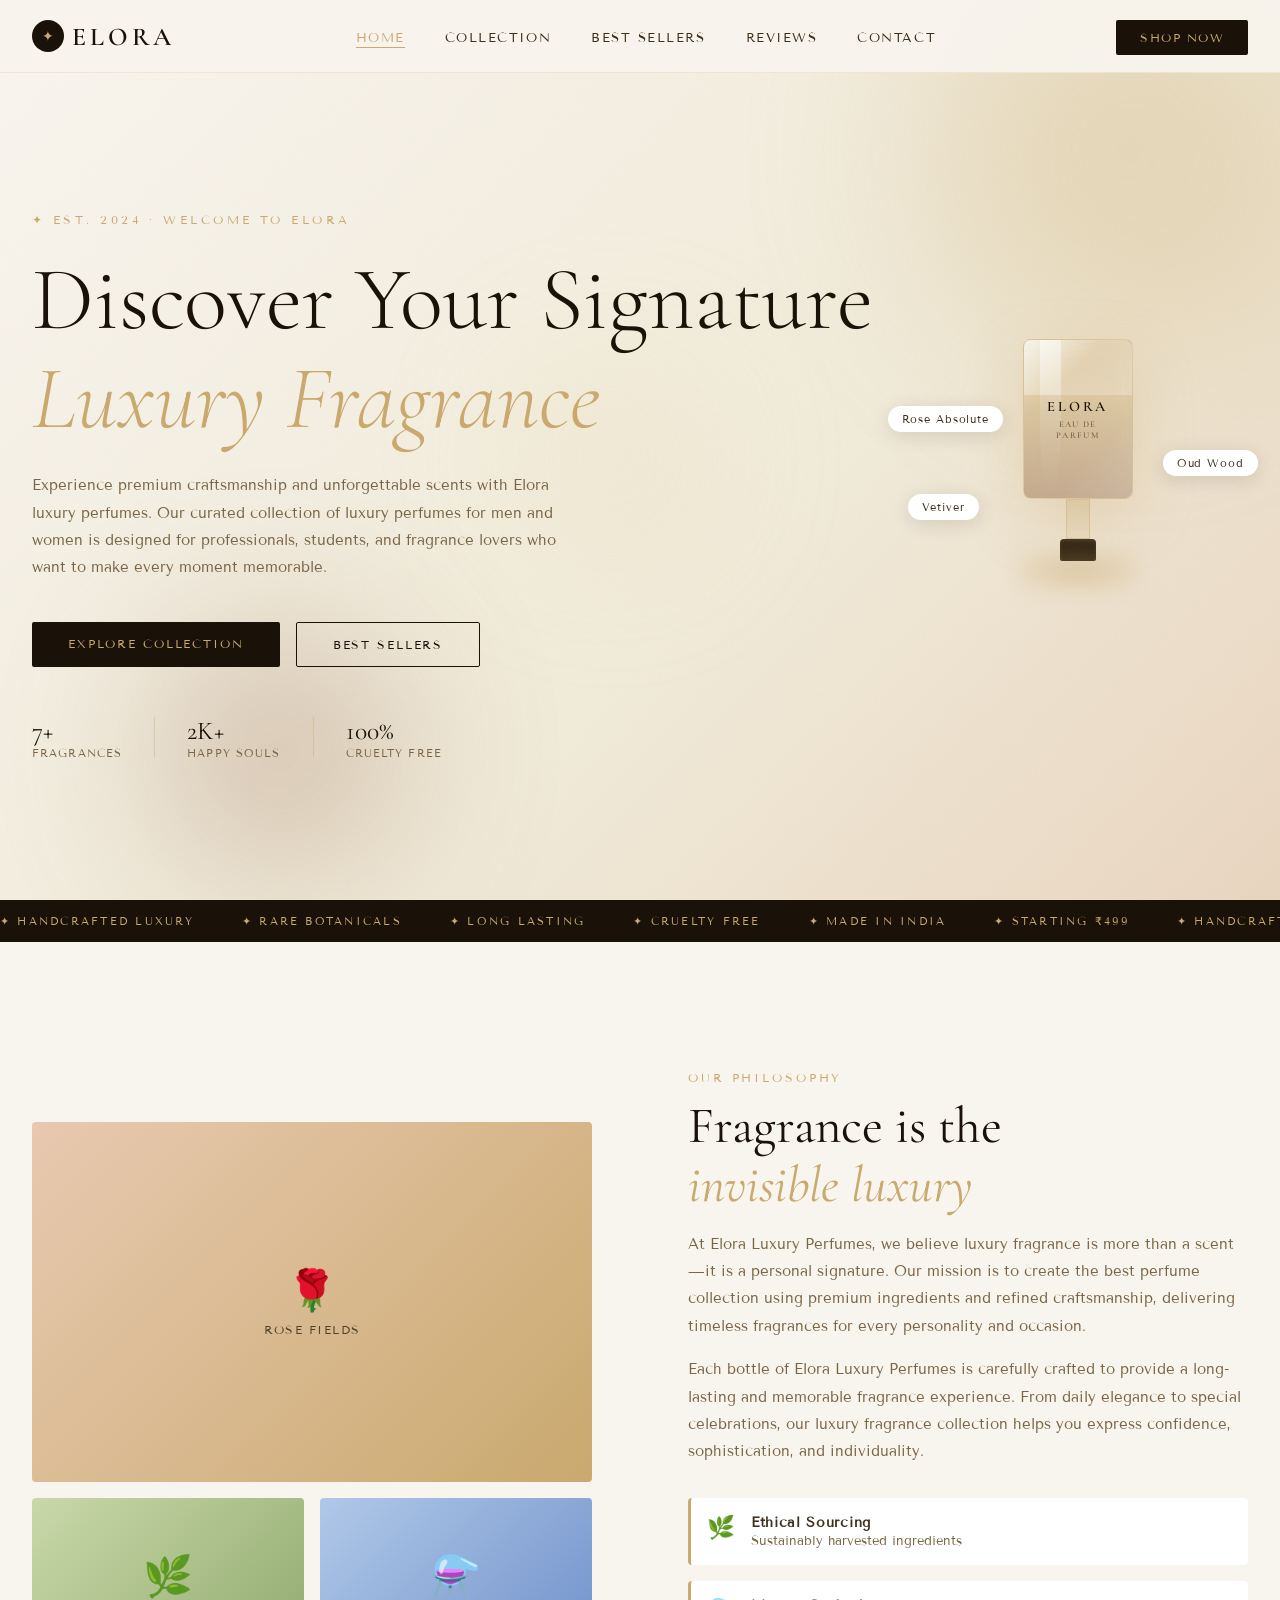
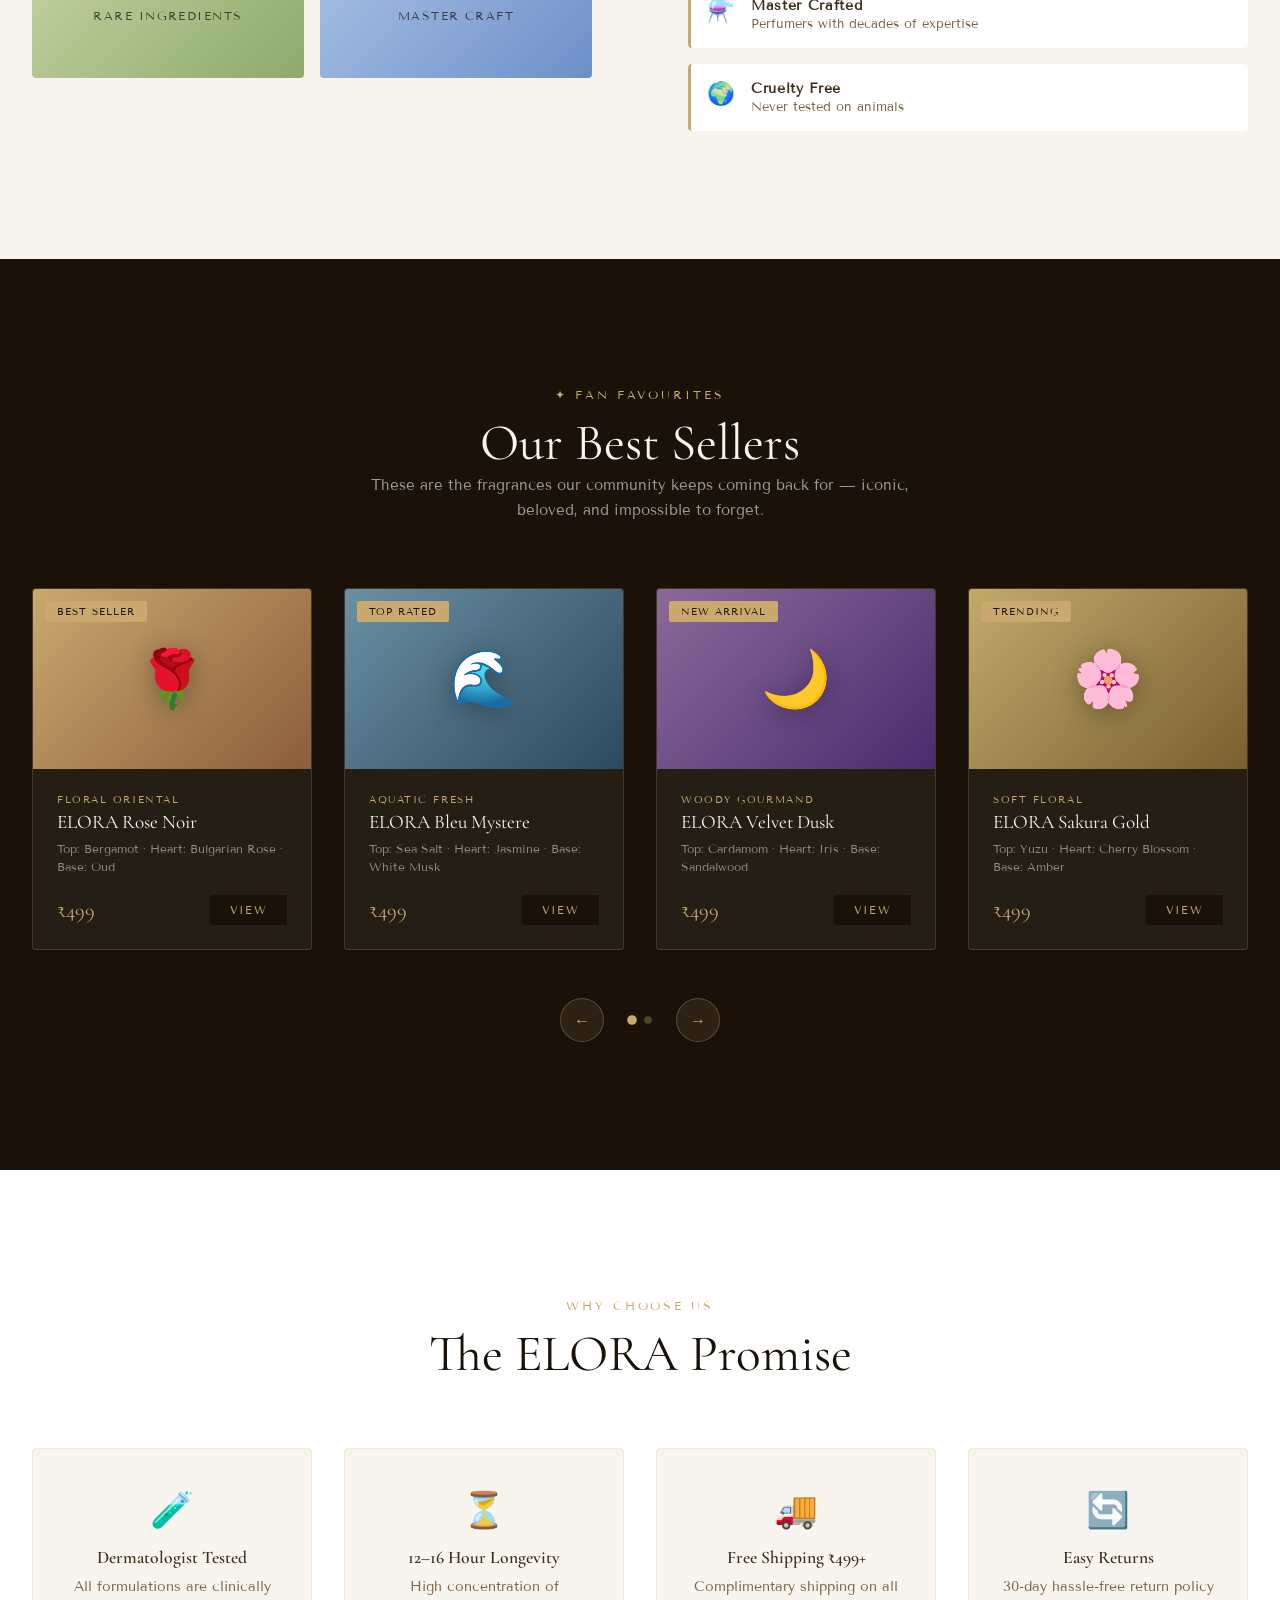
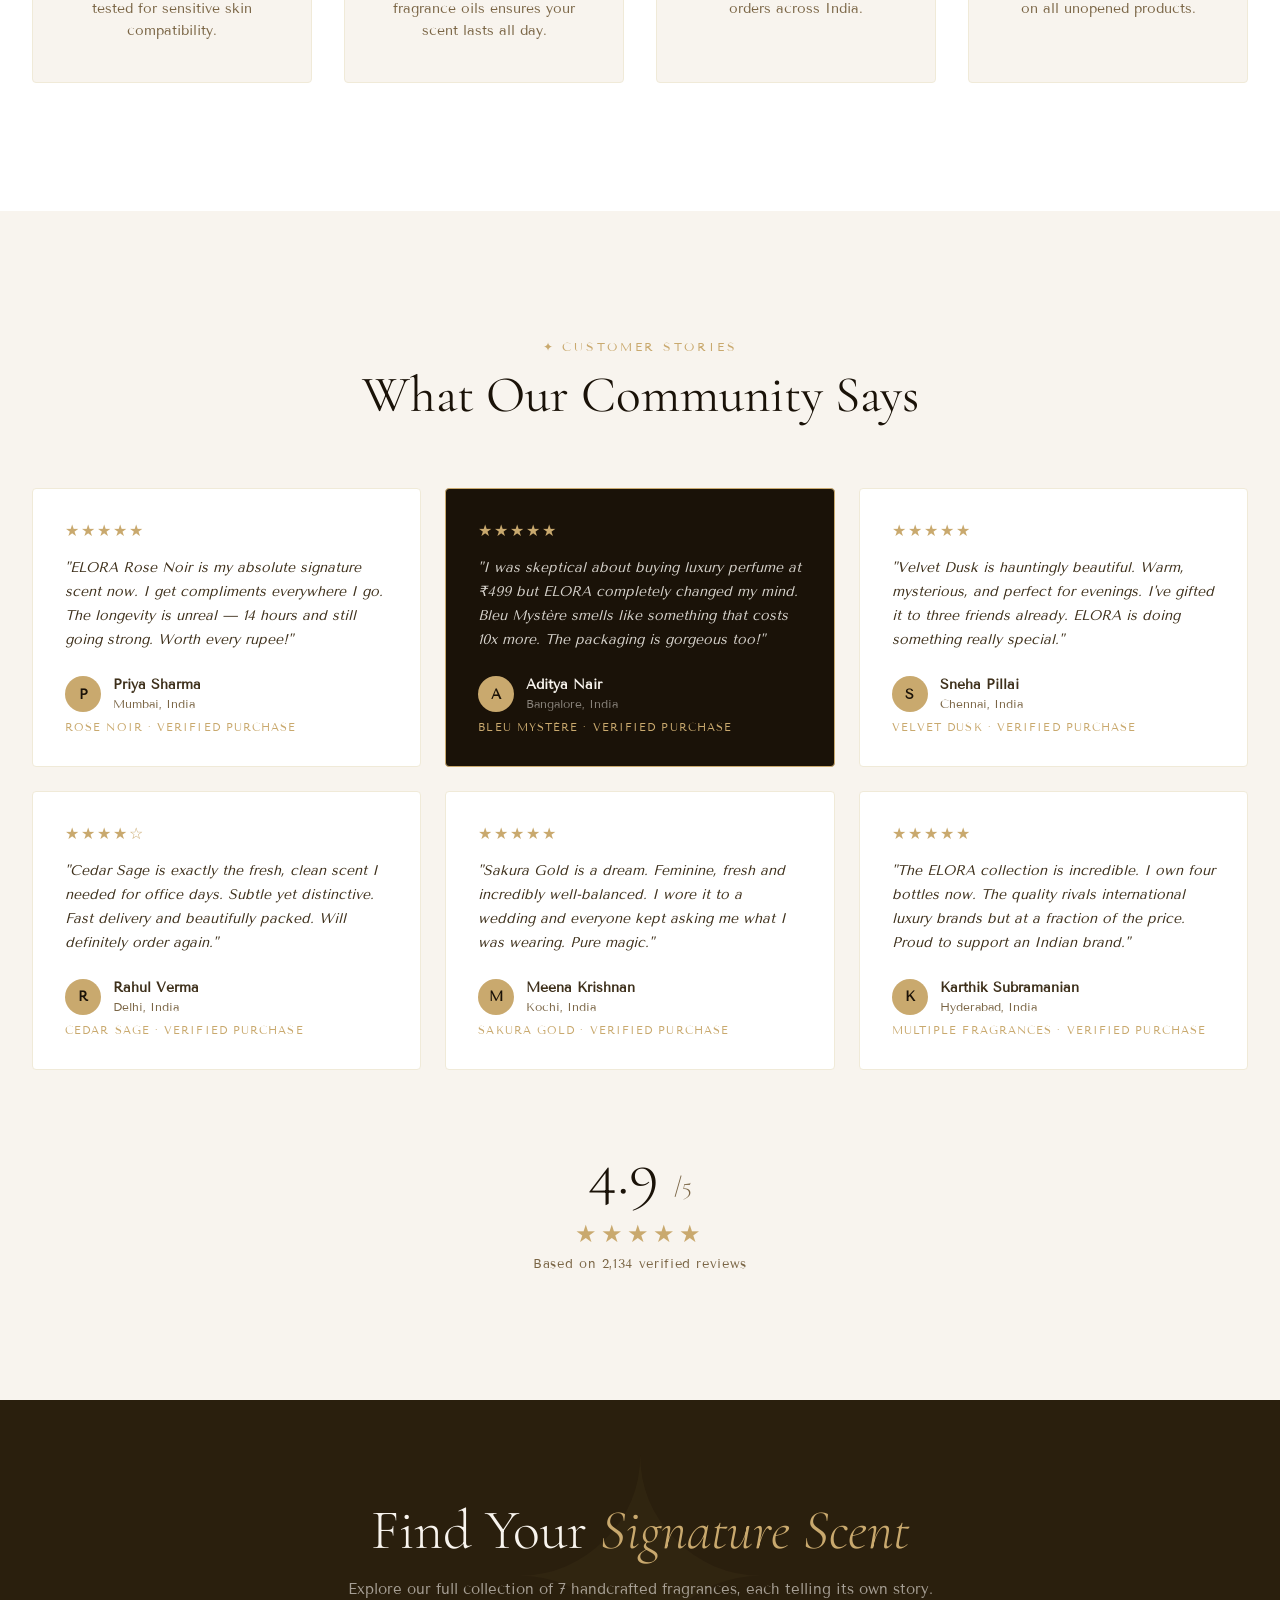
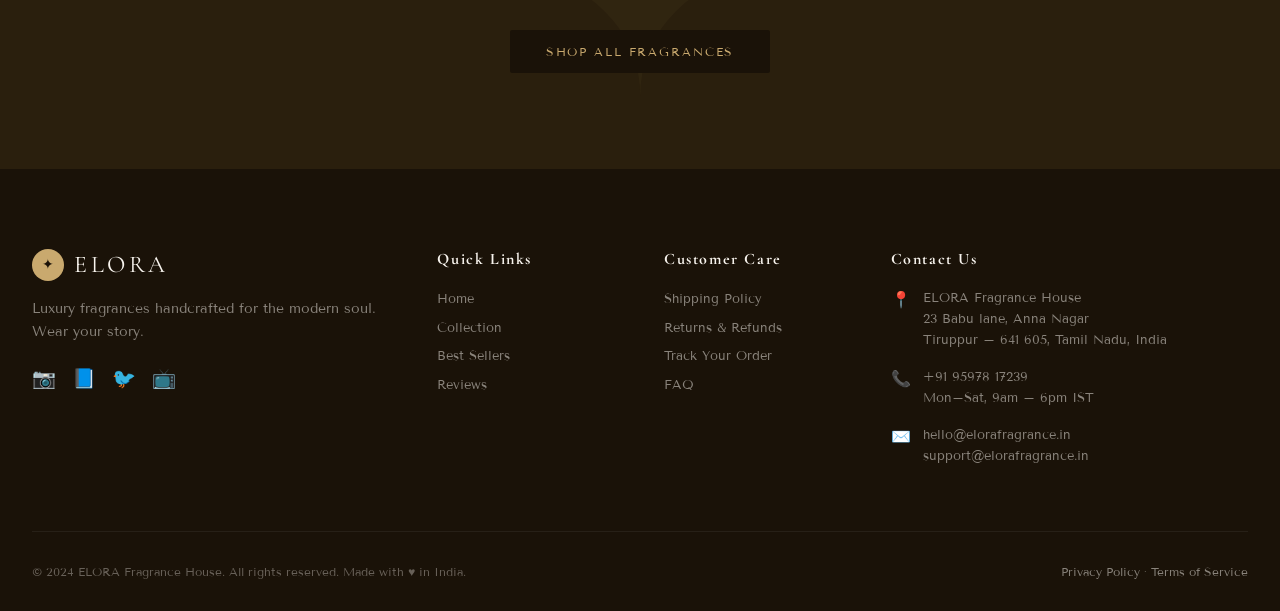
==== index.html @ f8a41086 "Update index.html" ====
<!DOCTYPE html>
<html lang="en">
<head>
  <!-- Google Tag Manager -->
  <script>(function(w,d,s,l,i){w[l]=w[l]||[];w[l].push({'gtm.start':
  new Date().getTime(),event:'gtm.js'});var f=d.getElementsByTagName(s)[0],
  j=d.createElement(s),dl=l!='dataLayer'?'&l='+l:'';j.async=true;j.src=
  'https://www.googletagmanager.com/gtm.js?id='+i+dl;f.parentNode.insertBefore(j,f);
  })(window,document,'script','dataLayer','GTM-KJ8H9Z39');</script>
  <!-- End Google Tag Manager -->
  <meta charset="UTF-8" />
  <meta name="viewport" content="width=device-width, initial-scale=1.0" />
  <meta name="google-site-verification" content="kghtFsudI__-7pBHt1jcTLX4qnTyK4MaMRHN0E0QEWA" />
  <title>Elora | Luxury Fragrance & Best Perfume Collection</title>
  <meta name="description" content="Discover Elora’s luxury fragrance collection. Explore premium long-lasting perfumes for men and women. Find your perfect signature scent today "starting at ₹499." />
  <meta name="keywords" content="luxury perfume India, ELORA fragrance, best perfume online, eau de parfum, affordable luxury scent, buy perfume India" />
  <meta property="og:title" content="ELORA – Luxury Fragrances" />
  <meta property="og:description" content="Handcrafted luxury fragrances for every soul. Shop ELORA perfumes starting at ₹499." /><!-- Google tag (gtag.js) -->
  <script async src="https://www.googletagmanager.com/gtag/js?id=AW-18175900465"></script>
  <script>
  window.dataLayer = window.dataLayer || [];
  function gtag(){dataLayer.push(arguments);}
  gtag('js', new Date());

  gtag('config', 'AW-18175900465');
  </script>
  <script type="application/ld+json">
  {
    "@context": "https://schema.org",
    "@type": "Florist",
    "name": "Elora",
    "image": "https://elora1.vercel.app/index.html",
    "@id": "https://elora1.vercel.app/index.html",
    "url": "https://elora1.vercel.app/index.html",
    "telephone": "9597817239",
    "priceRange": "499",
    "address": {
      "@type": "PostalAddress",
      "streetAddress": "23 Babu lane, Anna Nagar",
      "addressLocality": "Tiruppur",
      "postalCode": "641605",
      "addressCountry": "IN"
    },
    "geo": {
      "@type": "GeoCoordinates",
      "latitude": 11.0492267,
      "longitude": 77.3180869
    },
    "openingHoursSpecification": {
      "@type": "OpeningHoursSpecification",
      "dayOfWeek": [
        "Monday",
        "Tuesday",
        "Wednesday",
        "Thursday",
        "Friday",
        "Saturday",
        "Sunday"
      ],
      "opens": "00:00",
      "closes": "23:59"
    },
    "sameAs": [
      "https://elora1.vercel.app/index.html",
      "https://elora1.vercel.app/index.html"
    ] 
  }
  </script>
  <script type="application/ld+json">
  {
    "@context": "https://schema.org/",
    "@type": "WebSite",
    "name": "Elora",
    "url": "https://elora1.vercel.app/products.html",
    "potentialAction": {
      "@type": "SearchAction",
      "target": "https://elora1.vercel.app/products.html{search_term_string}https://elora1.vercel.app/index.html",
      "query-input": "required name=search_term_string"
    }
  }
  </script>
  <script type="application/ld+json">
  {
    "@context": "https://schema.org/", 
    "@type": "Product", 
    "name": "ELORA Rose Noir",
    "image": "https://elora1.vercel.app/index.html",
    "description": "A bold, romantic composition that opens with bright bergamot, blooms into lush Bulgarian rose, and dries down to a rich oud base. Irresistible.",
    "brand": {
      "@type": "Brand",
      "name": "Elora"
    },
    "sku": "",
    "aggregateRating": {
      "@type": "AggregateRating",
      "ratingValue": "5",
      "bestRating": "5",
      "worstRating": "0",
      "ratingCount": "5"
    }
  }
  </script>
  <script type="application/ld+json">
  {
    "@context": "https://schema.org/",
    "@type": "Person",
    "name": "Madan",
    "url": "https://elora1.vercel.app/index.html",
    "image": "https://elora1.vercel.app/index.html",
    "sameAs": [
      "https://elora1.vercel.app/index.html",
      "https://elora1.vercel.app/index.html"
    ],
    "jobTitle": "Perfume",
    "worksFor": {
      "@type": "Organization",
      "name": "Elora"
    }  
  }
  </script>
  <script type="application/ld+json">
  {
    "@context": "https://schema.org",
    "@type": "Organization",
    "name": "ELORA",
    "alternateName": "perfume",
    "url": "https://elora1.vercel.app/index.html",
    "logo": "https://elora1.vercel.app/index.html",
    "contactPoint": {
      "@type": "ContactPoint",
      "telephone": "9597817239",
      "contactType": "customer service",
      "contactOption": "TollFree",
      "areaServed": "IN",
      "availableLanguage": "en"
    },
    "sameAs": [
      "https://elora1.vercel.app/index.html",
      ""
    ]
  }
  </script>
  <script type="application/ld+json">
  {
    "@context": "https://schema.org",
    "@type": "FAQPage",
    "mainEntity": {
      "@type": "Question",
      "name": "What is Elora Luxury Perfumes?",
      "acceptedAnswer": {
        "@type": "Answer",
        "text": "Elora Luxury Perfumes is a premium fragrance brand offering long-lasting, high-quality perfumes crafted for working professionals, students, and fragrance lovers who want to make a lasting impression every day."
      }
    }
  }
  </script>
  <script type="application/ld+json">
  {
    "@context": "https://schema.org/", 
    "@type": "BreadcrumbList", 
    "itemListElement": [{
      "@type": "ListItem", 
      "position": 1, 
      "name": "Home",
      "item": "https://elora1.vercel.app/index.html"  
    },{
      "@type": "ListItem", 
      "position": 2, 
      "name": "Collection",
      "item": "https://elora1.vercel.app/products.html"  
    },{
      "@type": "ListItem", 
      "position": 3, 
      "name": "Best Sellers",
      "item": "https://elora1.vercel.app/index.html#bestsellers"  
    },{
      "@type": "ListItem", 
      "position": 4, 
      "name": "Reviews",
      "item": "https://elora1.vercel.app/index.html#reviews"  
    },{
      "@type": "ListItem", 
      "position": 5, 
      "name": "Contact",
      "item": "https://elora1.vercel.app/index.html#contact"  
    }]
  }
  </script>
  <script type="application/ld+json">
  {  
  "@context": "https://schema.org",
  "@type": "Article",
  "mainEntityOfPage": {
    "@type": "WebPage",
    "@id": "https://elora1.vercel.app/"
  },
  "headline": "Where Scent Becomes Story",
  "image": "",  
  "author": {
    "@type": "Organization",
    "name": "Elora",
    "url": "https://elora1.vercel.app/"
  },  
  "publisher": {
    "@type": "Organization",
    "name": "Elora",
    "logo": {
      "@type": "ImageObject",
      "url": "https://elora1.vercel.app/"
    }
  },
  "datePublished": "2026-04-22",
  "dateModified": "2026-04-22"
  }
  </script>
  <script type="application/ld+json">
  {
  "@context": "https://schema.org",
  "@type": "Corporation",
  "name": "Elora",
  "alternateName": "Luxury Fragrance",
  "url": "https://elora1.vercel.app/index.html",
  "logo": "",
  "sameAs": "https://elora1.vercel.app/index.html"
  }
  </script>
  <link rel="preconnect" href="https://fonts.googleapis.com" />
  <link href="https://fonts.googleapis.com/css2?family=Cormorant+Garamond:ital,wght@0,300;0,400;0,600;1,300;1,400&family=Tenor+Sans&display=swap" rel="stylesheet" />
  <link rel="stylesheet" href="style.css" />
</head>
<body>

<!-- NAV -->
<nav class="nav" id="nav">
  <div class="nav-inner">
    <div class="nav-logo">
      <a href="index.html">
        <div class="logo-mark">✦</div>
        <span class="logo-text">ELORA</span>
      </a>
    </div>
    <ul class="nav-links">
      <li><a href="index.html" class="active">Home</a></li>
      <li><a href="products.html">Collection</a></li>
      <li><a href="#bestsellers">Best Sellers</a></li>
      <li><a href="#reviews">Reviews</a></li>
      <li><a href="#contact">Contact</a></li>
    </ul>
    <div class="nav-cta">
      <a href="products.html" class="btn-nav">Shop Now</a>
    </div>
    <button class="hamburger" id="hamburger">☰</button>
  </div>
  <div class="mobile-menu" id="mobileMenu">
    <a href="index.html">Home</a>
    <a href="products.html">Collection</a>
    <a href="#bestsellers">Best Sellers</a>
    <a href="#reviews">Reviews</a>
    <a href="#contact">Contact</a>
  </div>
</nav>

<!-- HERO -->
<section class="hero">
  <div class="hero-bg">
    <div class="hero-orb orb1"></div>
    <div class="hero-orb orb2"></div>
    <div class="hero-orb orb3"></div>
    <div class="grain"></div>
  </div>
  <div class="hero-content">
    <p class="hero-eyebrow">✦ Est. 2024 · Welcome to Elora</p>
    <h1 class="hero-title">Discover Your Signature <br /><em>Luxury Fragrance</em></h1>
    <p class="hero-sub">Experience premium craftsmanship and unforgettable scents with Elora luxury perfumes. Our curated collection of luxury perfumes for men and women is designed for professionals, students, and fragrance lovers who want to make every moment memorable.</p>
    <div class="hero-actions">
      <a href="products.html" class="btn-primary">Explore Collection</a>
      <a href="#bestsellers" class="btn-ghost">Best Sellers</a>
    </div>
    <div class="hero-stats">
      <div class="stat"><span class="stat-n">7+</span><span class="stat-l">Fragrances</span></div>
      <div class="stat-div"></div>
      <div class="stat"><span class="stat-n">2K+</span><span class="stat-l">Happy Souls</span></div>
      <div class="stat-div"></div>
      <div class="stat"><span class="stat-n">100%</span><span class="stat-l">Cruelty Free</span></div>
    </div>
  </div>
  <div class="hero-visual">
    <div class="bottle-wrapper">
      <div class="bottle">
        <div class="bottle-body">
          <div class="bottle-shine"></div>
          <div class="bottle-label">
            <span>ELORA</span>
            <span class="bottle-note">Eau de Parfum</span>
          </div>
          <div class="bottle-liquid"></div>
        </div>
        <div class="bottle-neck"></div>
        <div class="bottle-cap"></div>
      </div>
      <div class="bottle-glow"></div>
      <div class="float-tag tag1">Rose Absolute</div>
      <div class="float-tag tag2">Oud Wood</div>
      <div class="float-tag tag3">Vetiver</div>
    </div>
  </div>
</section>

<!-- MARQUEE -->
<div class="marquee-bar">
  <div class="marquee-track">
    <span>✦ HANDCRAFTED LUXURY</span><span>✦ RARE BOTANICALS</span><span>✦ LONG LASTING</span><span>✦ CRUELTY FREE</span><span>✦ MADE IN INDIA</span><span>✦ STARTING ₹499</span>
    <span>✦ HANDCRAFTED LUXURY</span><span>✦ RARE BOTANICALS</span><span>✦ LONG LASTING</span><span>✦ CRUELTY FREE</span><span>✦ MADE IN INDIA</span><span>✦ STARTING ₹499</span>
  </div>
</div>

<!-- ABOUT BRAND -->
<section class="about-section">
  <div class="about-grid">
    <div class="about-image-col">
      <div class="about-img-block">
        <div class="about-img-main">
          <div class="img-placeholder ap1">
            <div class="img-inner-decor">
              <span>🌹</span>
              <p>Rose Fields</p>
            </div>
          </div>
        </div>
        <div class="about-img-sub">
          <div class="img-placeholder ap2">
            <div class="img-inner-decor"><span>🌿</span><p>Rare Ingredients</p></div>
          </div>
          <div class="img-placeholder ap3">
            <div class="img-inner-decor"><span>⚗️</span><p>Master Craft</p></div>
          </div>
        </div>
      </div>
    </div>
    <div class="about-text-col">
      <p class="section-eyebrow">Our Philosophy</p>
      <h2 class="section-title">Fragrance is the<br /><em>invisible luxury</em></h2>
      <p class="about-body">At Elora Luxury Perfumes, we believe luxury fragrance is more than a scent—it is a personal signature. Our mission is to create the best perfume collection using premium ingredients and refined craftsmanship, delivering timeless fragrances for every personality and occasion.</p>
      <p class="about-body">Each bottle of Elora Luxury Perfumes is carefully crafted to provide a long-lasting and memorable fragrance experience. From daily elegance to special celebrations, our luxury fragrance collection helps you express confidence, sophistication, and individuality.</p>
      <div class="about-pillars">
        <div class="pillar"><div class="pillar-icon">🌿</div><div><strong>Ethical Sourcing</strong><p>Sustainably harvested ingredients</p></div></div>
        <div class="pillar"><div class="pillar-icon">⚗️</div><div><strong>Master Crafted</strong><p>Perfumers with decades of expertise</p></div></div>
        <div class="pillar"><div class="pillar-icon">🌍</div><div><strong>Cruelty Free</strong><p>Never tested on animals</p></div></div>
      </div>
    </div>
  </div>
</section>

<!-- BEST SELLERS -->
<section class="bestsellers-section" id="bestsellers">
  <div class="section-header">
    <p class="section-eyebrow">✦ Fan Favourites</p>
    <h2 class="section-title">Our Best Sellers</h2>
    <p class="section-sub">These are the fragrances our community keeps coming back for — iconic, beloved, and impossible to forget.</p>
  </div>
  <div class="bs-slider-wrapper">
    <div class="bs-slider" id="bsSlider">

      <div class="bs-card">
        <div class="bs-badge">Best Seller</div>
        <div class="bs-img" style="background: linear-gradient(135deg,#c9a96e,#8b5e3c)">
          <span class="bs-emoji">🌹</span>
        </div>
        <div class="bs-info">
          <p class="bs-family">Floral Oriental</p>
          <h3>ELORA Rose Noir</h3>
          <p class="bs-notes">Top: Bergamot · Heart: Bulgarian Rose · Base: Oud</p>
          <div class="bs-bottom">
            <span class="bs-price">₹499</span>
            <a href="products.html" class="btn-small">View</a>
          </div>
        </div>
      </div>

      <div class="bs-card">
        <div class="bs-badge">Top Rated</div>
        <div class="bs-img" style="background: linear-gradient(135deg,#6b8fa3,#2c4a5e)">
          <span class="bs-emoji">🌊</span>
        </div>
        <div class="bs-info">
          <p class="bs-family">Aquatic Fresh</p>
          <h3>ELORA Bleu Mystere</h3>
          <p class="bs-notes">Top: Sea Salt · Heart: Jasmine · Base: White Musk</p>
          <div class="bs-bottom">
            <span class="bs-price">₹499</span>
            <a href="products.html" class="btn-small">View</a>
          </div>
        </div>
      </div>

      <div class="bs-card">
        <div class="bs-badge">New Arrival</div>
        <div class="bs-img" style="background: linear-gradient(135deg,#8a6a9a,#4a2c6e)">
          <span class="bs-emoji">🌙</span>
        </div>
        <div class="bs-info">
          <p class="bs-family">Woody Gourmand</p>
          <h3>ELORA Velvet Dusk</h3>
          <p class="bs-notes">Top: Cardamom · Heart: Iris · Base: Sandalwood</p>
          <div class="bs-bottom">
            <span class="bs-price">₹499</span>
            <a href="products.html" class="btn-small">View</a>
          </div>
        </div>
      </div>

      <div class="bs-card">
        <div class="bs-badge">Trending</div>
        <div class="bs-img" style="background: linear-gradient(135deg,#c2a96b,#7a6030)">
          <span class="bs-emoji">🌸</span>
        </div>
        <div class="bs-info">
          <p class="bs-family">Soft Floral</p>
          <h3>ELORA Sakura Gold</h3>
          <p class="bs-notes">Top: Yuzu · Heart: Cherry Blossom · Base: Amber</p>
          <div class="bs-bottom">
            <span class="bs-price">₹499</span>
            <a href="products.html" class="btn-small">View</a>
          </div>
        </div>
      </div>

      <div class="bs-card">
        <div class="bs-img" style="background: linear-gradient(135deg,#5a8a6a,#2a5a3a)">
          <span class="bs-emoji">🌲</span>
        </div>
        <div class="bs-info">
          <p class="bs-family">Fresh Woody</p>
          <h3>ELORA Cedar Sage</h3>
          <p class="bs-notes">Top: Lemon · Heart: Sage · Base: Cedarwood</p>
          <div class="bs-bottom">
            <span class="bs-price">₹499</span>
            <a href="products.html" class="btn-small">View</a>
          </div>
        </div>
      </div>

    </div>
    <div class="slider-controls">
      <button class="slider-btn" id="bsPrev">←</button>
      <div class="slider-dots" id="bsDots"></div>
      <button class="slider-btn" id="bsNext">→</button>
    </div>
  </div>
</section>

<!-- WHY ELORA -->
<section class="why-section">
  <div class="why-inner">
    <p class="section-eyebrow">Why Choose Us</p>
    <h2 class="section-title">The ELORA Promise</h2>
    <div class="why-grid">
      <div class="why-card">
        <div class="why-icon">🧪</div>
        <h3>Dermatologist Tested</h3>
        <p>All formulations are clinically tested for sensitive skin compatibility.</p>
      </div>
      <div class="why-card">
        <div class="why-icon">⏳</div>
        <h3>12–16 Hour Longevity</h3>
        <p>High concentration of fragrance oils ensures your scent lasts all day.</p>
      </div>
      <div class="why-card">
        <div class="why-icon">🚚</div>
        <h3>Free Shipping ₹499+</h3>
        <p>Complimentary shipping on all orders across India.</p>
      </div>
      <div class="why-card">
        <div class="why-icon">🔄</div>
        <h3>Easy Returns</h3>
        <p>30-day hassle-free return policy on all unopened products.</p>
      </div>
    </div>
  </div>
</section>

<!-- REVIEWS -->
<section class="reviews-section" id="reviews">
  <div class="section-header">
    <p class="section-eyebrow">✦ Customer Stories</p>
    <h2 class="section-title">What Our Community Says</h2>
  </div>
  <div class="reviews-grid">

    <div class="review-card">
      <div class="review-stars">★★★★★</div>
      <p class="review-text">"ELORA Rose Noir is my absolute signature scent now. I get compliments everywhere I go. The longevity is unreal — 14 hours and still going strong. Worth every rupee!"</p>
      <div class="review-author">
        <div class="review-avatar">P</div>
        <div><strong>Priya Sharma</strong><span>Mumbai, India</span></div>
      </div>
      <div class="review-product">Rose Noir · Verified Purchase</div>
    </div>

    <div class="review-card featured">
      <div class="review-stars">★★★★★</div>
      <p class="review-text">"I was skeptical about buying luxury perfume at ₹499 but ELORA completely changed my mind. Bleu Mystère smells like something that costs 10x more. The packaging is gorgeous too!"</p>
      <div class="review-author">
        <div class="review-avatar">A</div>
        <div><strong>Aditya Nair</strong><span>Bangalore, India</span></div>
      </div>
      <div class="review-product">Bleu Mystère · Verified Purchase</div>
    </div>

    <div class="review-card">
      <div class="review-stars">★★★★★</div>
      <p class="review-text">"Velvet Dusk is hauntingly beautiful. Warm, mysterious, and perfect for evenings. I've gifted it to three friends already. ELORA is doing something really special."</p>
      <div class="review-author">
        <div class="review-avatar">S</div>
        <div><strong>Sneha Pillai</strong><span>Chennai, India</span></div>
      </div>
      <div class="review-product">Velvet Dusk · Verified Purchase</div>
    </div>

    <div class="review-card">
      <div class="review-stars">★★★★☆</div>
      <p class="review-text">"Cedar Sage is exactly the fresh, clean scent I needed for office days. Subtle yet distinctive. Fast delivery and beautifully packed. Will definitely order again."</p>
      <div class="review-author">
        <div class="review-avatar">R</div>
        <div><strong>Rahul Verma</strong><span>Delhi, India</span></div>
      </div>
      <div class="review-product">Cedar Sage · Verified Purchase</div>
    </div>

    <div class="review-card">
      <div class="review-stars">★★★★★</div>
      <p class="review-text">"Sakura Gold is a dream. Feminine, fresh and incredibly well-balanced. I wore it to a wedding and everyone kept asking me what I was wearing. Pure magic."</p>
      <div class="review-author">
        <div class="review-avatar">M</div>
        <div><strong>Meena Krishnan</strong><span>Kochi, India</span></div>
      </div>
      <div class="review-product">Sakura Gold · Verified Purchase</div>
    </div>

    <div class="review-card">
      <div class="review-stars">★★★★★</div>
      <p class="review-text">"The ELORA collection is incredible. I own four bottles now. The quality rivals international luxury brands but at a fraction of the price. Proud to support an Indian brand."</p>
      <div class="review-author">
        <div class="review-avatar">K</div>
        <div><strong>Karthik Subramanian</strong><span>Hyderabad, India</span></div>
      </div>
      <div class="review-product">Multiple Fragrances · Verified Purchase</div>
    </div>

  </div>
  <div class="review-summary">
    <div class="rs-score">4.9 <span>/5</span></div>
    <div class="rs-stars">★★★★★</div>
    <div class="rs-count">Based on 2,134 verified reviews</div>
  </div>
</section>

<!-- CTA BAND -->
<section class="cta-band">
  <div class="cta-band-inner">
    <h2>Find Your <em>Signature Scent</em></h2>
    <p>Explore our full collection of 7 handcrafted fragrances, each telling its own story.</p>
    <a href="products.html" class="btn-primary">Shop All Fragrances</a>
  </div>
</section>

<!-- FOOTER -->
<footer class="footer" id="contact">
  <div class="footer-grid">
    <div class="footer-brand">
      <div class="footer-logo">
        <div class="logo-mark">✦</div>
        <span>ELORA</span>
      </div>
      <p>Luxury fragrances handcrafted for the modern soul. Wear your story.</p>
      <div class="footer-social">
        <a href="#" aria-label="Instagram">📷</a>
        <a href="#" aria-label="Facebook">📘</a>
        <a href="#" aria-label="Twitter">🐦</a>
        <a href="#" aria-label="YouTube">📺</a>
      </div>
    </div>
    <div class="footer-col">
      <h4>Quick Links</h4>
      <ul>
        <li><a href="index.html">Home</a></li>
        <li><a href="products.html">Collection</a></li>
        <li><a href="#bestsellers">Best Sellers</a></li>
        <li><a href="#reviews">Reviews</a></li>
      </ul>
    </div>
    <div class="footer-col">
      <h4>Customer Care</h4>
      <ul>
        <li><a href="#">Shipping Policy</a></li>
        <li><a href="#">Returns & Refunds</a></li>
        <li><a href="#">Track Your Order</a></li>
        <li><a href="#">FAQ</a></li>
      </ul>
    </div>
    <div class="footer-col contact-col">
      <h4>Contact Us</h4>
      <div class="contact-item">
        <span>📍</span>
        <p>ELORA Fragrance House<br />23 Babu lane, Anna Nagar<br />Tiruppur – 641 605, Tamil Nadu, India</p>
      </div>
      <div class="contact-item">
        <span>📞</span>
        <p>+91 95978 17239<br />Mon–Sat, 9am – 6pm IST</p>
      </div>
      <div class="contact-item">
        <span>✉️</span>
        <p>hello@elorafragrance.in<br />support@elorafragrance.in</p>
      </div>
    </div>
  </div>
  <div class="footer-bottom">
    <p>© 2024 ELORA Fragrance House. All rights reserved. Made with ♥ in India.</p>
    <p><a href="#">Privacy Policy</a> · <a href="#">Terms of Service</a></p>
  </div>
</footer>

<script src="main.js"></script>
  <!-- Google Tag Manager (noscript) -->
  <noscript><iframe src="https://www.googletagmanager.com/ns.html?id=GTM-KJ8H9Z39"
  height="0" width="0" style="display:none;visibility:hidden"></iframe></noscript>
  <!-- End Google Tag Manager (noscript) -->
</body>
</html>
---- style.css ----
/* ===========================
   ELORA – LUXURY FRAGRANCE
   style.css
=========================== */

/* FONTS & RESET */
*, *::before, *::after { box-sizing: border-box; margin: 0; padding: 0; }

:root {
  --cream: #f8f4ee;
  --cream2: #f0ead8;
  --gold: #c9a96e;
  --gold-light: #e8d5a3;
  --dark: #1a1208;
  --dark2: #2a1f0d;
  --brown: #6b4c2a;
  --text: #3d2f1a;
  --text-light: #7a6545;
  --white: #ffffff;
  --font-display: 'Cormorant Garamond', serif;
  --font-body: 'Tenor Sans', sans-serif;
  --transition: 0.35s cubic-bezier(0.4,0,0.2,1);
  --shadow: 0 8px 40px rgba(26,18,8,0.12);
  --shadow-lg: 0 20px 80px rgba(26,18,8,0.2);
}

html { scroll-behavior: smooth; }
body {
  font-family: var(--font-body);
  background: var(--cream);
  color: var(--text);
  overflow-x: hidden;
}

a { text-decoration: none; color: inherit; }
img { max-width: 100%; display: block; }
button { cursor: pointer; font-family: var(--font-body); border: none; outline: none; }
input, select, textarea { font-family: var(--font-body); outline: none; }

/* ===== SCROLLBAR ===== */
::-webkit-scrollbar { width: 6px; }
::-webkit-scrollbar-track { background: var(--cream2); }
::-webkit-scrollbar-thumb { background: var(--gold); border-radius: 3px; }

/* ===== NAV ===== */
.nav {
  position: fixed; top: 0; left: 0; right: 0; z-index: 1000;
  background: rgba(248,244,238,0.95);
  backdrop-filter: blur(16px);
  border-bottom: 1px solid rgba(201,169,110,0.2);
  transition: box-shadow var(--transition);
}
.nav.scrolled { box-shadow: var(--shadow); }
.nav-inner {
  max-width: 1280px; margin: 0 auto;
  padding: 0 2rem;
  display: flex; align-items: center; justify-content: space-between;
  height: 72px;
}
.nav-logo a {
  display: flex; align-items: center; gap: 8px;
}
.logo-mark {
  width: 32px; height: 32px;
  background: var(--dark);
  color: var(--gold);
  display: flex; align-items: center; justify-content: center;
  font-size: 14px;
  border-radius: 50%;
}
.logo-text {
  font-family: var(--font-display);
  font-size: 1.6rem;
  font-weight: 600;
  letter-spacing: 0.15em;
  color: var(--dark);
}
.nav-links {
  display: flex; list-style: none; gap: 2.5rem;
}
.nav-links a {
  font-size: 0.8rem;
  letter-spacing: 0.12em;
  text-transform: uppercase;
  color: var(--text);
  position: relative;
  padding-bottom: 2px;
  transition: color var(--transition);
}
.nav-links a::after {
  content: '';
  position: absolute; bottom: 0; left: 0; right: 100%;
  height: 1px; background: var(--gold);
  transition: right var(--transition);
}
.nav-links a:hover::after,
.nav-links a.active::after { right: 0; }
.nav-links a:hover, .nav-links a.active { color: var(--gold); }

.btn-nav {
  background: var(--dark);
  color: var(--gold);
  padding: 10px 24px;
  font-size: 0.75rem;
  letter-spacing: 0.12em;
  text-transform: uppercase;
  border-radius: 2px;
  transition: background var(--transition), transform var(--transition);
}
.btn-nav:hover { background: var(--gold); color: var(--dark); }

.hamburger {
  display: none;
  background: none;
  font-size: 1.4rem;
  color: var(--dark);
}
.mobile-menu {
  display: none;
  flex-direction: column;
  background: var(--cream);
  padding: 1rem 2rem;
  border-top: 1px solid var(--cream2);
}
.mobile-menu a {
  padding: 0.75rem 0;
  border-bottom: 1px solid var(--cream2);
  font-size: 0.85rem;
  letter-spacing: 0.1em;
  text-transform: uppercase;
}
.mobile-menu.open { display: flex; }

/* ===== BUTTONS ===== */
.btn-primary {
  display: inline-block;
  background: var(--dark);
  color: var(--gold);
  padding: 14px 36px;
  font-size: 0.78rem;
  letter-spacing: 0.15em;
  text-transform: uppercase;
  border-radius: 2px;
  transition: all var(--transition);
  cursor: pointer;
  border: none;
}
.btn-primary:hover {
  background: var(--gold);
  color: var(--dark);
  transform: translateY(-2px);
  box-shadow: 0 8px 24px rgba(201,169,110,0.3);
}
.btn-primary.full-width { width: 100%; text-align: center; }

.btn-ghost {
  display: inline-block;
  background: transparent;
  color: var(--dark);
  padding: 14px 36px;
  font-size: 0.78rem;
  letter-spacing: 0.15em;
  text-transform: uppercase;
  border-radius: 2px;
  border: 1px solid var(--dark);
  transition: all var(--transition);
  cursor: pointer;
}
.btn-ghost:hover { background: var(--dark); color: var(--cream); }

.btn-small {
  display: inline-block;
  background: var(--dark);
  color: var(--gold);
  padding: 8px 20px;
  font-size: 0.7rem;
  letter-spacing: 0.12em;
  text-transform: uppercase;
  border-radius: 2px;
  transition: all var(--transition);
}
.btn-small:hover { background: var(--gold); color: var(--dark); }

.btn-sm { padding: 10px 20px; font-size: 0.72rem; }

/* ===== SECTION COMMON ===== */
.section-eyebrow {
  font-size: 0.72rem;
  letter-spacing: 0.25em;
  text-transform: uppercase;
  color: var(--gold);
  margin-bottom: 0.75rem;
  display: block;
}
.section-title {
  font-family: var(--font-display);
  font-size: clamp(2rem, 4vw, 3.2rem);
  font-weight: 400;
  line-height: 1.15;
  color: var(--dark);
}
.section-title em { font-style: italic; color: var(--gold); }
.section-sub {
  color: var(--text-light);
  font-size: 0.95rem;
  line-height: 1.7;
  max-width: 560px;
  margin: 0 auto;
}
.section-header {
  text-align: center;
  margin-bottom: 4rem;
}

/* ===== HERO ===== */
.hero {
  min-height: 100vh;
  display: flex;
  align-items: center;
  position: relative;
  overflow: hidden;
  padding-top: 72px;
}
.hero-bg {
  position: absolute; inset: 0;
  background: linear-gradient(135deg, var(--cream) 0%, var(--cream2) 60%, #e8d5c0 100%);
}
.hero-orb {
  position: absolute; border-radius: 50%;
  filter: blur(80px); opacity: 0.4;
  animation: float 8s ease-in-out infinite;
}
.orb1 { width: 500px; height: 500px; background: radial-gradient(circle, #c9a96e, transparent); top: -100px; right: -100px; animation-delay: 0s; }
.orb2 { width: 300px; height: 300px; background: radial-gradient(circle, #8b5e3c, transparent); bottom: 0; left: 10%; animation-delay: 3s; }
.orb3 { width: 200px; height: 200px; background: radial-gradient(circle, #e8d5a3, transparent); top: 40%; left: 40%; animation-delay: 1.5s; }

@keyframes float {
  0%, 100% { transform: translateY(0) scale(1); }
  50% { transform: translateY(-30px) scale(1.05); }
}

.grain {
  position: absolute; inset: 0;
  background-image: url("data:image/svg+xml,%3Csvg viewBox='0 0 256 256' xmlns='http://www.w3.org/2000/svg'%3E%3Cfilter id='noise'%3E%3CfeTurbulence type='fractalNoise' baseFrequency='0.9' numOctaves='4' stitchTiles='stitch'/%3E%3C/filter%3E%3Crect width='100%25' height='100%25' filter='url(%23noise)' opacity='0.03'/%3E%3C/svg%3E");
  opacity: 0.5;
}

.hero-content {
  position: relative; z-index: 2;
  max-width: 1280px; margin: 0 auto;
  padding: 6rem 2rem;
  flex: 1;
}
.hero-eyebrow {
  font-size: 0.72rem;
  letter-spacing: 0.3em;
  text-transform: uppercase;
  color: var(--gold);
  margin-bottom: 1.5rem;
  opacity: 0;
  animation: fadeUp 0.8s 0.2s forwards;
}
.hero-title {
  font-family: var(--font-display);
  font-size: clamp(3rem, 7vw, 6rem);
  font-weight: 300;
  line-height: 1.1;
  color: var(--dark);
  margin-bottom: 1.5rem;
  opacity: 0;
  animation: fadeUp 0.8s 0.4s forwards;
}
.hero-title em { font-style: italic; color: var(--gold); }
.hero-sub {
  max-width: 560px;
  color: var(--text-light);
  font-size: 0.95rem;
  line-height: 1.8;
  margin-bottom: 2.5rem;
  opacity: 0;
  animation: fadeUp 0.8s 0.6s forwards;
}
.hero-actions {
  display: flex; gap: 1rem; flex-wrap: wrap;
  margin-bottom: 3rem;
  opacity: 0;
  animation: fadeUp 0.8s 0.8s forwards;
}
.hero-stats {
  display: flex; align-items: center; gap: 2rem;
  opacity: 0;
  animation: fadeUp 0.8s 1s forwards;
}
.stat { display: flex; flex-direction: column; }
.stat-n { font-family: var(--font-display); font-size: 1.6rem; color: var(--dark); }
.stat-l { font-size: 0.7rem; letter-spacing: 0.1em; text-transform: uppercase; color: var(--text-light); }
.stat-div { width: 1px; height: 40px; background: var(--gold); opacity: 0.4; }

.hero-visual {
  position: absolute;
  right: 8%;
  top: 50%;
  transform: translateY(-50%);
  z-index: 2;
  opacity: 0;
  animation: fadeIn 1.2s 0.5s forwards;
}
@keyframes fadeUp {
  from { opacity: 0; transform: translateY(30px); }
  to { opacity: 1; transform: translateY(0); }
}
@keyframes fadeIn {
  from { opacity: 0; }
  to { opacity: 1; }
}

/* ===== BOTTLE ===== */
.bottle-wrapper {
  position: relative;
  width: 200px;
  display: flex; flex-direction: column; align-items: center;
}
.bottle {
  display: flex; flex-direction: column; align-items: center;
  animation: bottleFloat 4s ease-in-out infinite;
}
@keyframes bottleFloat {
  0%,100% { transform: translateY(0); }
  50% { transform: translateY(-16px); }
}
.bottle-cap {
  width: 36px; height: 22px;
  background: linear-gradient(180deg, #2a1f0d, #1a1208);
  border-radius: 4px 4px 2px 2px;
  box-shadow: inset 0 2px 4px rgba(255,255,255,0.1);
}
.bottle-neck {
  width: 24px; height: 40px;
  background: linear-gradient(180deg, rgba(201,169,110,0.3), rgba(201,169,110,0.1));
  border: 1px solid rgba(201,169,110,0.4);
}
.bottle-body {
  width: 110px; height: 160px;
  background: linear-gradient(135deg,
    rgba(255,255,255,0.6) 0%,
    rgba(201,169,110,0.25) 30%,
    rgba(201,169,110,0.15) 70%,
    rgba(255,255,255,0.4) 100%);
  border: 1px solid rgba(201,169,110,0.5);
  border-radius: 8px;
  position: relative;
  overflow: hidden;
  backdrop-filter: blur(8px);
  box-shadow: 0 20px 60px rgba(201,169,110,0.3), inset 0 0 30px rgba(255,255,255,0.1);
}
.bottle-shine {
  position: absolute;
  top: 0; left: 15%;
  width: 20%; height: 100%;
  background: linear-gradient(180deg, rgba(255,255,255,0.5), transparent);
  border-radius: 0 0 50% 50%;
}
.bottle-liquid {
  position: absolute;
  bottom: 0; left: 0; right: 0;
  height: 65%;
  background: linear-gradient(180deg, rgba(201,169,110,0.3), rgba(139,94,60,0.4));
}
.bottle-label {
  position: absolute;
  top: 50%; left: 50%;
  transform: translate(-50%, -50%);
  text-align: center;
  z-index: 1;
}
.bottle-label span {
  display: block;
  font-family: var(--font-display);
  font-size: 0.9rem;
  font-weight: 600;
  letter-spacing: 0.2em;
  color: var(--dark);
}
.bottle-note {
  font-size: 0.55rem !important;
  letter-spacing: 0.15em !important;
  text-transform: uppercase;
  color: var(--text-light) !important;
  margin-top: 4px;
}
.bottle-glow {
  position: absolute;
  bottom: -30px;
  width: 120px; height: 40px;
  background: radial-gradient(ellipse, rgba(201,169,110,0.5), transparent);
  filter: blur(10px);
}
.float-tag {
  position: absolute;
  background: white;
  padding: 6px 14px;
  border-radius: 20px;
  font-size: 0.68rem;
  letter-spacing: 0.08em;
  color: var(--text);
  box-shadow: 0 4px 20px rgba(26,18,8,0.12);
  white-space: nowrap;
  animation: tagFloat 3s ease-in-out infinite;
}
.tag1 { left: -90px; top: 30%; animation-delay: 0s; }
.tag2 { right: -80px; top: 50%; animation-delay: 1s; }
.tag3 { left: -70px; top: 70%; animation-delay: 2s; }
@keyframes tagFloat {
  0%,100% { transform: translateY(0); }
  50% { transform: translateY(-6px); }
}

/* ===== MARQUEE ===== */
.marquee-bar {
  background: var(--dark);
  padding: 14px 0;
  overflow: hidden;
}
.marquee-track {
  display: flex; gap: 3rem;
  animation: marquee 20s linear infinite;
  white-space: nowrap;
}
.marquee-track span {
  font-size: 0.7rem;
  letter-spacing: 0.2em;
  text-transform: uppercase;
  color: var(--gold);
  flex-shrink: 0;
}
@keyframes marquee {
  from { transform: translateX(0); }
  to { transform: translateX(-50%); }
}

/* ===== ABOUT ===== */
.about-section {
  padding: 8rem 2rem;
  max-width: 1280px;
  margin: 0 auto;
}
.about-grid {
  display: grid;
  grid-template-columns: 1fr 1fr;
  gap: 6rem;
  align-items: center;
}
.about-img-block { display: flex; flex-direction: column; gap: 1rem; }
.about-img-main .img-placeholder { height: 360px; border-radius: 4px; }
.about-img-sub { display: grid; grid-template-columns: 1fr 1fr; gap: 1rem; }
.about-img-sub .img-placeholder { height: 180px; border-radius: 4px; }

.img-placeholder {
  background: linear-gradient(135deg, var(--cream2), var(--gold-light));
  display: flex; align-items: center; justify-content: center;
  position: relative; overflow: hidden;
}
.ap1 { background: linear-gradient(135deg, #e8c9b0, #c9a96e); }
.ap2 { background: linear-gradient(135deg, #c9d8a9, #8fa96e); }
.ap3 { background: linear-gradient(135deg, #b0c8e8, #6e8fc9); }
.img-inner-decor {
  text-align: center;
}
.img-inner-decor span { font-size: 2.5rem; display: block; margin-bottom: 8px; }
.img-inner-decor p { font-size: 0.75rem; letter-spacing: 0.12em; text-transform: uppercase; color: var(--dark); opacity: 0.7; }

.about-body {
  color: var(--text-light);
  font-size: 0.95rem;
  line-height: 1.8;
  margin: 1rem 0;
}
.about-pillars {
  display: flex; flex-direction: column; gap: 1rem;
  margin-top: 2rem;
}
.pillar {
  display: flex; align-items: flex-start; gap: 1rem;
  padding: 1rem;
  background: white;
  border-radius: 4px;
  border-left: 3px solid var(--gold);
}
.pillar-icon { font-size: 1.4rem; }
.pillar strong { font-size: 0.85rem; display: block; margin-bottom: 2px; letter-spacing: 0.05em; }
.pillar p { font-size: 0.8rem; color: var(--text-light); }

/* ===== BEST SELLERS ===== */
.bestsellers-section {
  padding: 8rem 2rem;
  background: var(--dark);
  overflow: hidden;
}
.bestsellers-section .section-eyebrow { color: var(--gold); }
.bestsellers-section .section-title { color: var(--cream); }
.bestsellers-section .section-sub { color: rgba(248,244,238,0.6); }

.bs-slider-wrapper { position: relative; }
.bs-slider {
  display: flex; gap: 2rem;
  transition: transform 0.5s cubic-bezier(0.4,0,0.2,1);
  will-change: transform;
}
.bs-card {
  min-width: 280px;
  background: rgba(255,255,255,0.05);
  border: 1px solid rgba(201,169,110,0.2);
  border-radius: 4px;
  overflow: hidden;
  transition: transform var(--transition), box-shadow var(--transition);
  position: relative;
}
.bs-card:hover {
  transform: translateY(-8px);
  box-shadow: 0 20px 60px rgba(0,0,0,0.4);
  border-color: rgba(201,169,110,0.5);
}
.bs-badge {
  position: absolute; top: 12px; left: 12px;
  background: var(--gold);
  color: var(--dark);
  padding: 4px 12px;
  font-size: 0.65rem;
  letter-spacing: 0.1em;
  text-transform: uppercase;
  border-radius: 2px;
  z-index: 1;
}
.bs-img {
  height: 180px;
  display: flex; align-items: center; justify-content: center;
  font-size: 3.5rem;
  position: relative;
  overflow: hidden;
}
.bs-emoji { filter: drop-shadow(0 4px 12px rgba(0,0,0,0.3)); animation: bottleFloat 4s ease-in-out infinite; }
.bs-info { padding: 1.5rem; }
.bs-family { font-size: 0.65rem; letter-spacing: 0.15em; text-transform: uppercase; color: var(--gold); margin-bottom: 4px; }
.bs-info h3 { font-family: var(--font-display); font-size: 1.2rem; font-weight: 400; color: var(--cream); margin-bottom: 6px; }
.bs-notes { font-size: 0.75rem; color: rgba(248,244,238,0.5); margin-bottom: 1.2rem; line-height: 1.5; }
.bs-bottom { display: flex; justify-content: space-between; align-items: center; }
.bs-price { font-family: var(--font-display); font-size: 1.3rem; color: var(--gold); }

.slider-controls {
  display: flex; align-items: center; justify-content: center;
  gap: 1.5rem; margin-top: 3rem;
}
.slider-btn {
  width: 44px; height: 44px;
  background: rgba(201,169,110,0.1);
  border: 1px solid rgba(201,169,110,0.3);
  color: var(--gold);
  border-radius: 50%;
  font-size: 1rem;
  transition: all var(--transition);
}
.slider-btn:hover { background: var(--gold); color: var(--dark); }
.slider-dots { display: flex; gap: 8px; }
.dot {
  width: 8px; height: 8px; border-radius: 50%;
  background: rgba(201,169,110,0.3);
  transition: all var(--transition);
  cursor: pointer;
}
.dot.active { background: var(--gold); transform: scale(1.2); }

/* ===== WHY ===== */
.why-section { padding: 8rem 2rem; background: white; }
.why-inner { max-width: 1280px; margin: 0 auto; text-align: center; }
.why-inner .section-title { margin-bottom: 4rem; }
.why-grid {
  display: grid;
  grid-template-columns: repeat(auto-fit, minmax(220px, 1fr));
  gap: 2rem;
}
.why-card {
  padding: 2.5rem 2rem;
  background: var(--cream);
  border-radius: 4px;
  border: 1px solid var(--cream2);
  transition: transform var(--transition), box-shadow var(--transition);
}
.why-card:hover { transform: translateY(-6px); box-shadow: var(--shadow); }
.why-icon { font-size: 2.2rem; margin-bottom: 1rem; }
.why-card h3 { font-family: var(--font-display); font-size: 1.1rem; font-weight: 600; margin-bottom: 0.5rem; }
.why-card p { font-size: 0.85rem; color: var(--text-light); line-height: 1.6; }

/* ===== REVIEWS ===== */
.reviews-section { padding: 8rem 2rem; max-width: 1280px; margin: 0 auto; }
.reviews-grid {
  display: grid;
  grid-template-columns: repeat(auto-fill, minmax(300px, 1fr));
  gap: 1.5rem;
  margin-bottom: 4rem;
}
.review-card {
  background: white;
  padding: 2rem;
  border-radius: 4px;
  border: 1px solid var(--cream2);
  transition: transform var(--transition), box-shadow var(--transition);
}
.review-card:hover { transform: translateY(-4px); box-shadow: var(--shadow); }
.review-card.featured {
  background: var(--dark);
  border-color: var(--gold);
  color: var(--cream);
}
.review-stars { color: var(--gold); font-size: 1rem; margin-bottom: 1rem; letter-spacing: 2px; }
.review-text { font-size: 0.88rem; line-height: 1.7; margin-bottom: 1.5rem; font-style: italic; }
.review-card.featured .review-text { color: rgba(248,244,238,0.85); }
.review-author { display: flex; align-items: center; gap: 0.75rem; margin-bottom: 0.5rem; }
.review-avatar {
  width: 36px; height: 36px; border-radius: 50%;
  background: var(--gold);
  color: var(--dark);
  display: flex; align-items: center; justify-content: center;
  font-weight: 600; font-size: 0.85rem;
  flex-shrink: 0;
}
.review-author strong { font-size: 0.85rem; display: block; }
.review-author span { font-size: 0.72rem; color: var(--text-light); }
.review-card.featured .review-author span { color: rgba(248,244,238,0.5); }
.review-product { font-size: 0.68rem; letter-spacing: 0.1em; text-transform: uppercase; color: var(--gold); }

.review-summary { text-align: center; }
.rs-score { font-family: var(--font-display); font-size: 4rem; font-weight: 300; color: var(--dark); }
.rs-score span { font-size: 1.5rem; color: var(--text-light); }
.rs-stars { font-size: 1.5rem; color: var(--gold); letter-spacing: 4px; margin: 0.5rem 0; }
.rs-count { font-size: 0.8rem; color: var(--text-light); letter-spacing: 0.05em; }

/* ===== CTA BAND ===== */
.cta-band {
  background: var(--dark2);
  padding: 6rem 2rem;
  text-align: center;
  position: relative;
  overflow: hidden;
}
.cta-band::before {
  content: '✦';
  position: absolute;
  font-size: 20rem;
  color: rgba(201,169,110,0.04);
  top: 50%; left: 50%;
  transform: translate(-50%,-50%);
}
.cta-band-inner { position: relative; z-index: 1; }
.cta-band h2 { font-family: var(--font-display); font-size: clamp(2rem, 5vw, 3.5rem); color: var(--cream); margin-bottom: 1rem; font-weight: 300; }
.cta-band h2 em { color: var(--gold); font-style: italic; }
.cta-band p { color: rgba(248,244,238,0.6); font-size: 0.95rem; margin-bottom: 2rem; }

/* ===== FOOTER ===== */
.footer { background: var(--dark); padding: 5rem 2rem 2rem; }
.footer-grid {
  max-width: 1280px; margin: 0 auto;
  display: grid;
  grid-template-columns: 2fr 1fr 1fr 2fr;
  gap: 3rem;
  margin-bottom: 3rem;
}
.footer-logo {
  display: flex; align-items: center; gap: 10px;
  margin-bottom: 1rem;
}
.footer-logo .logo-mark { background: var(--gold); color: var(--dark); }
.footer-logo span { font-family: var(--font-display); font-size: 1.5rem; color: var(--cream); letter-spacing: 0.15em; }
.footer-brand p { font-size: 0.85rem; color: rgba(248,244,238,0.5); line-height: 1.7; margin-bottom: 1.5rem; }
.footer-social { display: flex; gap: 1rem; }
.footer-social a { font-size: 1.2rem; transition: transform var(--transition); display: inline-block; }
.footer-social a:hover { transform: translateY(-3px); }

.footer-col h4 {
  font-family: var(--font-display);
  font-size: 1rem;
  color: var(--cream);
  margin-bottom: 1.2rem;
  letter-spacing: 0.1em;
}
.footer-col ul { list-style: none; }
.footer-col ul li { margin-bottom: 0.6rem; }
.footer-col ul a { font-size: 0.82rem; color: rgba(248,244,238,0.5); transition: color var(--transition); }
.footer-col ul a:hover { color: var(--gold); }

.contact-item { display: flex; align-items: flex-start; gap: 0.75rem; margin-bottom: 1rem; }
.contact-item span { font-size: 1rem; flex-shrink: 0; margin-top: 2px; }
.contact-item p { font-size: 0.82rem; color: rgba(248,244,238,0.5); line-height: 1.6; }

.footer-bottom {
  max-width: 1280px; margin: 0 auto;
  padding-top: 2rem;
  border-top: 1px solid rgba(255,255,255,0.06);
  display: flex; justify-content: space-between; flex-wrap: wrap; gap: 1rem;
}
.footer-bottom p { font-size: 0.75rem; color: rgba(248,244,238,0.35); }
.footer-bottom a { color: rgba(248,244,238,0.5); transition: color var(--transition); }
.footer-bottom a:hover { color: var(--gold); }

/* ===== PAGE HERO ===== */
.page-hero {
  padding: 12rem 2rem 6rem;
  text-align: center;
  position: relative;
  overflow: hidden;
  background: linear-gradient(180deg, var(--cream2) 0%, var(--cream) 100%);
}
.page-hero-bg { position: absolute; inset: 0; }
.page-hero p, .page-hero h1, .page-hero > p:last-child { position: relative; z-index: 1; }
.page-hero h1 { font-family: var(--font-display); font-size: clamp(3rem, 6vw, 5rem); font-weight: 300; color: var(--dark); margin: 0.5rem 0 1rem; }
.page-hero h1 em { font-style: italic; color: var(--gold); }
.page-hero > p:last-child { font-size: 1rem; color: var(--text-light); }

/* ===== ADMIN PANEL ===== */
.admin-panel {
  max-width: 1280px; margin: 0 auto;
  padding: 2rem;
  background: white;
  border-radius: 4px;
  border: 1px solid var(--cream2);
  margin-top: 2rem;
}
.admin-header { display: flex; justify-content: space-between; align-items: center; }
.admin-header h3 { font-family: var(--font-display); font-size: 1.1rem; }
.admin-body { margin-top: 1.5rem; padding-top: 1.5rem; border-top: 1px solid var(--cream2); }
.admin-body h4 { font-size: 0.85rem; letter-spacing: 0.1em; text-transform: uppercase; color: var(--gold); margin-bottom: 1.5rem; }
.admin-form { display: flex; flex-direction: column; gap: 1rem; }
.admin-msg { font-size: 0.82rem; padding: 0.75rem 1rem; border-radius: 3px; margin-top: 0.5rem; }
.admin-msg.success { background: #d4edda; color: #155724; }
.admin-msg.error { background: #f8d7da; color: #721c24; }

/* ===== FORM STYLES ===== */
.form-row { display: grid; grid-template-columns: 1fr 1fr; gap: 1rem; }
.form-group { display: flex; flex-direction: column; gap: 6px; }
.form-group.full { grid-column: 1 / -1; }
.form-group label { font-size: 0.72rem; letter-spacing: 0.1em; text-transform: uppercase; color: var(--text-light); }
.form-group input,
.form-group select,
.form-group textarea {
  padding: 12px 16px;
  border: 1px solid var(--cream2);
  border-radius: 3px;
  font-size: 0.88rem;
  background: var(--cream);
  color: var(--text);
  transition: border-color var(--transition);
}
.form-group input:focus,
.form-group select:focus,
.form-group textarea:focus {
  border-color: var(--gold);
  background: white;
  box-shadow: 0 0 0 3px rgba(201,169,110,0.1);
}
.form-actions { display: flex; gap: 1rem; flex-wrap: wrap; }

/* ===== PRODUCTS ===== */
.products-section { padding: 4rem 2rem 8rem; max-width: 1280px; margin: 0 auto; }
.products-filter {
  display: flex; gap: 0.75rem; flex-wrap: wrap;
  margin-bottom: 3rem;
}
.filter-btn {
  padding: 10px 22px;
  font-size: 0.72rem;
  letter-spacing: 0.12em;
  text-transform: uppercase;
  border: 1px solid var(--cream2);
  border-radius: 2px;
  background: white;
  color: var(--text);
  transition: all var(--transition);
}
.filter-btn:hover, .filter-btn.active {
  background: var(--dark);
  color: var(--gold);
  border-color: var(--dark);
}

.products-grid {
  display: grid;
  grid-template-columns: repeat(auto-fill, minmax(280px, 1fr));
  gap: 2rem;
}
.product-card {
  background: white;
  border: 1px solid var(--cream2);
  border-radius: 4px;
  overflow: hidden;
  transition: transform var(--transition), box-shadow var(--transition);
  cursor: pointer;
}
.product-card:hover {
  transform: translateY(-8px);
  box-shadow: var(--shadow-lg);
  border-color: var(--gold);
}
.product-img {
  height: 240px;
  display: flex; align-items: center; justify-content: center;
  font-size: 5rem;
  position: relative;
  overflow: hidden;
}
.product-img::after {
  content: '';
  position: absolute; inset: 0;
  background: linear-gradient(to top, rgba(0,0,0,0.1), transparent);
}
.product-badges { position: absolute; top: 12px; left: 12px; display: flex; gap: 6px; z-index: 1; }
.badge {
  padding: 4px 10px;
  font-size: 0.6rem; letter-spacing: 0.1em; text-transform: uppercase;
  border-radius: 2px;
}
.badge-bs { background: var(--gold); color: var(--dark); }
.badge-new { background: var(--dark); color: var(--cream); }
.product-info { padding: 1.5rem; }
.product-family { font-size: 0.65rem; letter-spacing: 0.15em; text-transform: uppercase; color: var(--gold); margin-bottom: 4px; }
.product-info h3 { font-family: var(--font-display); font-size: 1.2rem; font-weight: 500; margin-bottom: 6px; color: var(--dark); }
.product-notes { font-size: 0.78rem; color: var(--text-light); margin-bottom: 0.75rem; line-height: 1.5; }
.product-desc { font-size: 0.82rem; color: var(--text-light); line-height: 1.6; margin-bottom: 1.2rem; }
.product-bottom { display: flex; justify-content: space-between; align-items: center; }
.product-price { font-family: var(--font-display); font-size: 1.4rem; color: var(--dark); }
.product-actions { display: flex; gap: 0.5rem; }
.btn-edit { background: transparent; border: 1px solid var(--gold); color: var(--gold); padding: 7px 14px; font-size: 0.68rem; letter-spacing: 0.1em; text-transform: uppercase; border-radius: 2px; transition: all var(--transition); }
.btn-edit:hover { background: var(--gold); color: var(--dark); }
.btn-delete { background: transparent; border: 1px solid #c0392b; color: #c0392b; padding: 7px 14px; font-size: 0.68rem; letter-spacing: 0.1em; text-transform: uppercase; border-radius: 2px; transition: all var(--transition); }
.btn-delete:hover { background: #c0392b; color: white; }

/* ===== CHECKOUT ===== */
.checkout-section {
  padding: 10rem 2rem 6rem;
  max-width: 1100px; margin: 0 auto;
}
.checkout-grid {
  display: grid;
  grid-template-columns: 1fr 380px;
  gap: 3rem;
  align-items: flex-start;
}
.checkout-steps {
  display: flex; align-items: center; gap: 0.5rem;
  margin-bottom: 2.5rem;
  padding-bottom: 1.5rem;
  border-bottom: 1px solid var(--cream2);
}
.step {
  font-size: 0.72rem; letter-spacing: 0.1em; text-transform: uppercase;
  color: var(--text-light); padding: 6px 14px;
  border-radius: 2px;
  transition: all var(--transition);
}
.step.active { background: var(--dark); color: var(--gold); }
.step-div { color: var(--text-light); font-size: 0.8rem; }

.checkout-title { font-family: var(--font-display); font-size: 1.8rem; color: var(--dark); margin-bottom: 1.5rem; }
.checkout-form { display: flex; flex-direction: column; gap: 1.2rem; }

.payment-options { display: flex; flex-direction: column; gap: 0.75rem; margin-bottom: 0.5rem; }
.payment-opt {
  display: flex; align-items: center; gap: 1rem;
  padding: 1rem 1.2rem;
  border: 1px solid var(--cream2);
  border-radius: 4px;
  cursor: pointer;
  transition: all var(--transition);
}
.payment-opt.selected { border-color: var(--gold); background: rgba(201,169,110,0.06); }
.pay-icon { font-size: 1.5rem; }
.payment-opt div { flex: 1; }
.payment-opt strong { font-size: 0.85rem; display: block; }
.payment-opt p { font-size: 0.75rem; color: var(--text-light); }
.pay-check { color: var(--gold); opacity: 0; transition: opacity var(--transition); }
.payment-opt.selected .pay-check { opacity: 1; }

.promo-row { display: flex; gap: 0.5rem; }
.promo-row input { flex: 1; }
#promoMsg { font-size: 0.78rem; margin-top: 0.25rem; }
#promoMsg.ok { color: #27ae60; }
#promoMsg.no { color: #e74c3c; }

.btn-row { display: flex; gap: 1rem; }

/* Order Success */
.order-success { text-align: center; padding: 3rem 2rem; }
.success-icon {
  width: 80px; height: 80px;
  background: var(--dark);
  color: var(--gold);
  border-radius: 50%;
  display: flex; align-items: center; justify-content: center;
  font-size: 2rem;
  margin: 0 auto 1.5rem;
}
.order-success h2 { font-family: var(--font-display); font-size: 2.5rem; color: var(--dark); margin-bottom: 1rem; }
.order-success p { color: var(--text-light); margin-bottom: 2rem; font-size: 0.95rem; line-height: 1.7; }
.success-actions { display: flex; gap: 1rem; justify-content: center; flex-wrap: wrap; margin-top: 2rem; }

#orderSummaryConfirm {
  background: var(--cream);
  padding: 1.5rem;
  border-radius: 4px;
  text-align: left;
  font-size: 0.85rem;
  border: 1px solid var(--cream2);
}

/* Order Summary */
.order-summary-col { position: sticky; top: 100px; }
.order-summary {
  background: white;
  border: 1px solid var(--cream2);
  border-radius: 4px;
  padding: 2rem;
}
.order-summary h3 { font-family: var(--font-display); font-size: 1.1rem; margin-bottom: 1.5rem; padding-bottom: 1rem; border-bottom: 1px solid var(--cream2); }
.order-item { margin-bottom: 1.5rem; padding-bottom: 1.5rem; border-bottom: 1px solid var(--cream2); }
.order-item-img { height: 80px; border-radius: 4px; display: flex; align-items: center; justify-content: center; font-size: 2.5rem; margin-bottom: 0.75rem; }
.order-item-name { font-family: var(--font-display); font-size: 1rem; font-weight: 500; margin-bottom: 4px; }
.order-item-family { font-size: 0.68rem; letter-spacing: 0.12em; text-transform: uppercase; color: var(--gold); }

.order-qty { display: flex; justify-content: space-between; align-items: center; margin-bottom: 1.5rem; font-size: 0.82rem; color: var(--text-light); }
.qty-control { display: flex; align-items: center; gap: 0.75rem; }
.qty-control button { width: 30px; height: 30px; border: 1px solid var(--cream2); border-radius: 50%; background: white; font-size: 1rem; transition: all var(--transition); }
.qty-control button:hover { background: var(--dark); color: var(--gold); border-color: var(--dark); }
.qty-control span { font-size: 1rem; font-weight: 500; min-width: 20px; text-align: center; color: var(--dark); }

.order-breakdown { display: flex; flex-direction: column; gap: 0.75rem; margin-bottom: 1.5rem; }
.ob-row { display: flex; justify-content: space-between; font-size: 0.85rem; color: var(--text-light); }
.free-tag { color: #27ae60; font-size: 0.78rem; letter-spacing: 0.08em; text-transform: uppercase; }
.discount-val { color: #27ae60; }
.total-row { font-size: 1rem; color: var(--dark); font-weight: 600; padding-top: 0.75rem; border-top: 1px solid var(--cream2); }

.trust-badges { display: flex; flex-direction: column; gap: 0.5rem; }
.tb { font-size: 0.75rem; color: var(--text-light); display: flex; align-items: center; gap: 0.5rem; }

/* ===== RESPONSIVE ===== */
@media (max-width: 1024px) {
  .hero-visual { display: none; }
  .about-grid { grid-template-columns: 1fr; }
  .footer-grid { grid-template-columns: 1fr 1fr; }
  .checkout-grid { grid-template-columns: 1fr; }
  .order-summary-col { position: static; }
}

@media (max-width: 768px) {
  .nav-links, .nav-cta { display: none; }
  .hamburger { display: block; }
  .hero-content { padding: 4rem 1rem; }
  .hero-stats { gap: 1rem; flex-wrap: wrap; }
  .about-section, .reviews-section, .products-section { padding: 4rem 1rem; }
  .bestsellers-section, .why-section { padding: 5rem 1rem; }
  .form-row { grid-template-columns: 1fr; }
  .footer-grid { grid-template-columns: 1fr; }
  .footer-bottom { flex-direction: column; text-align: center; }
}
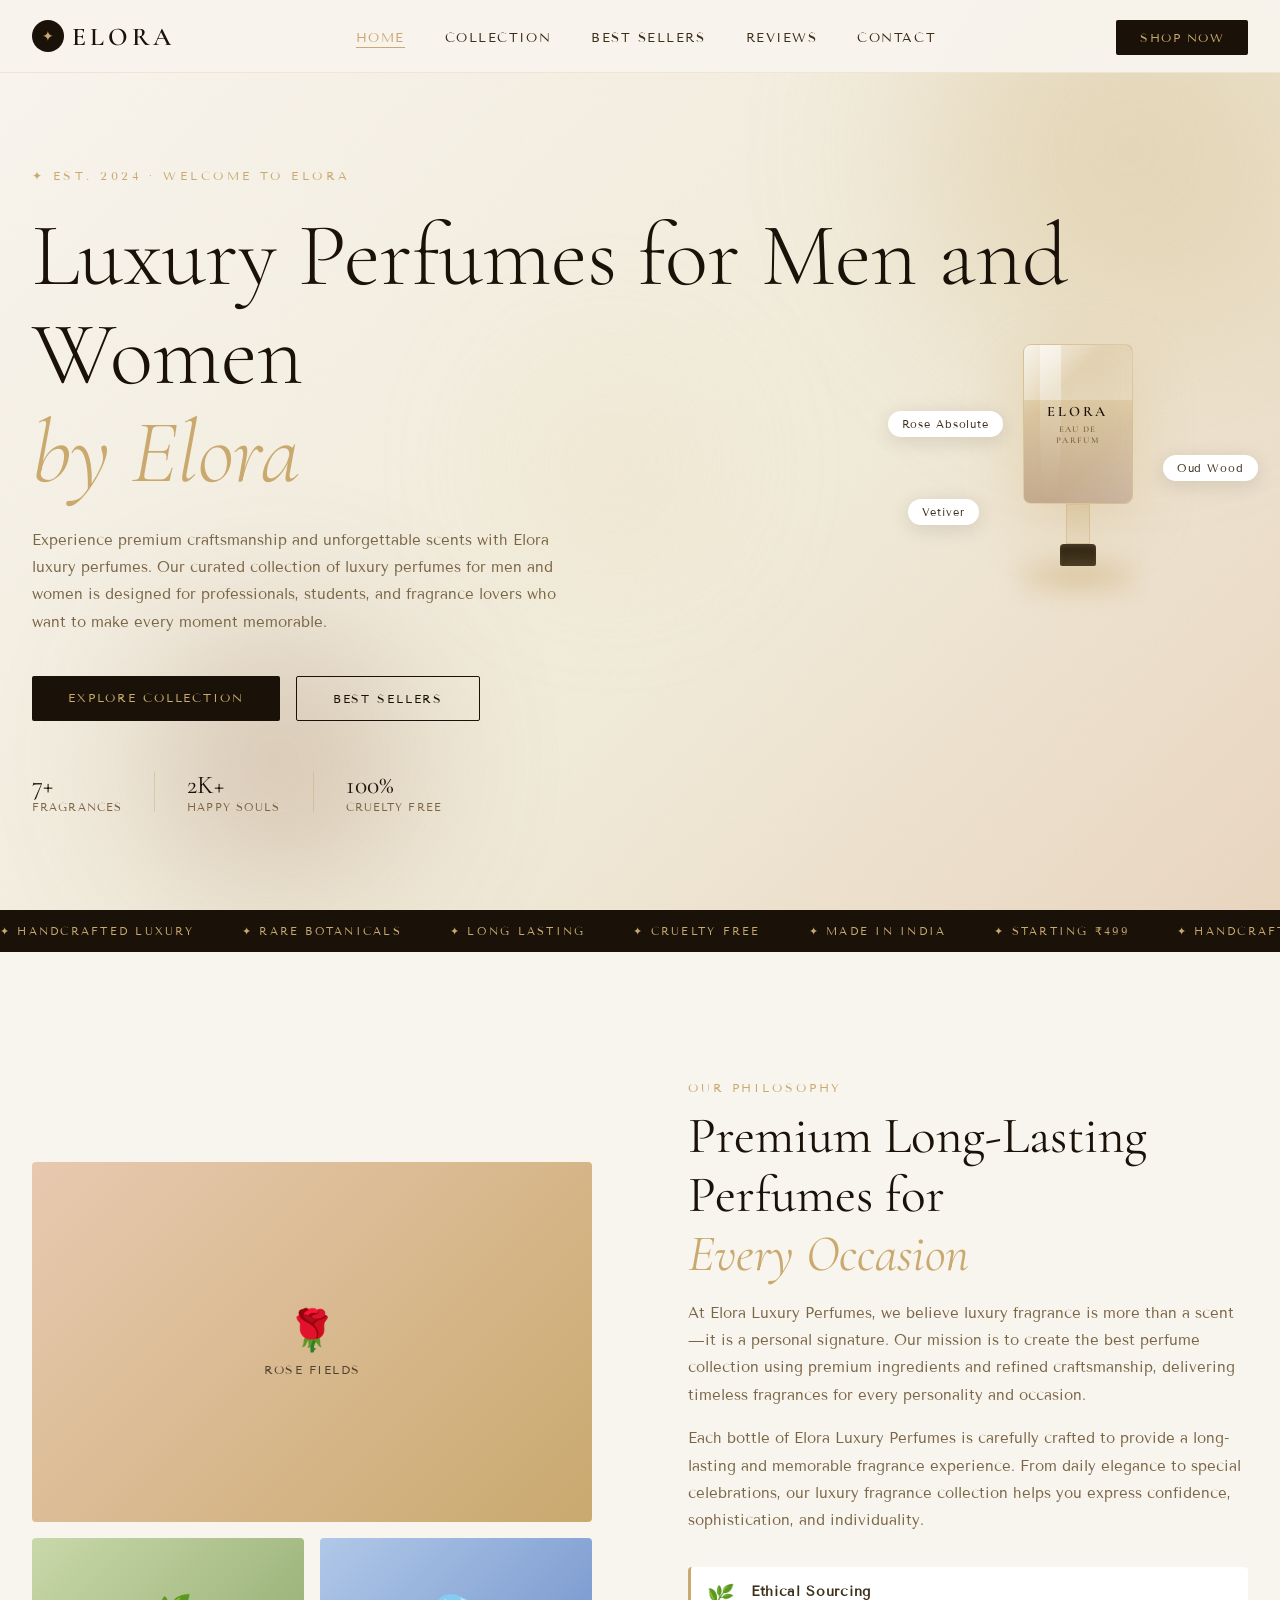
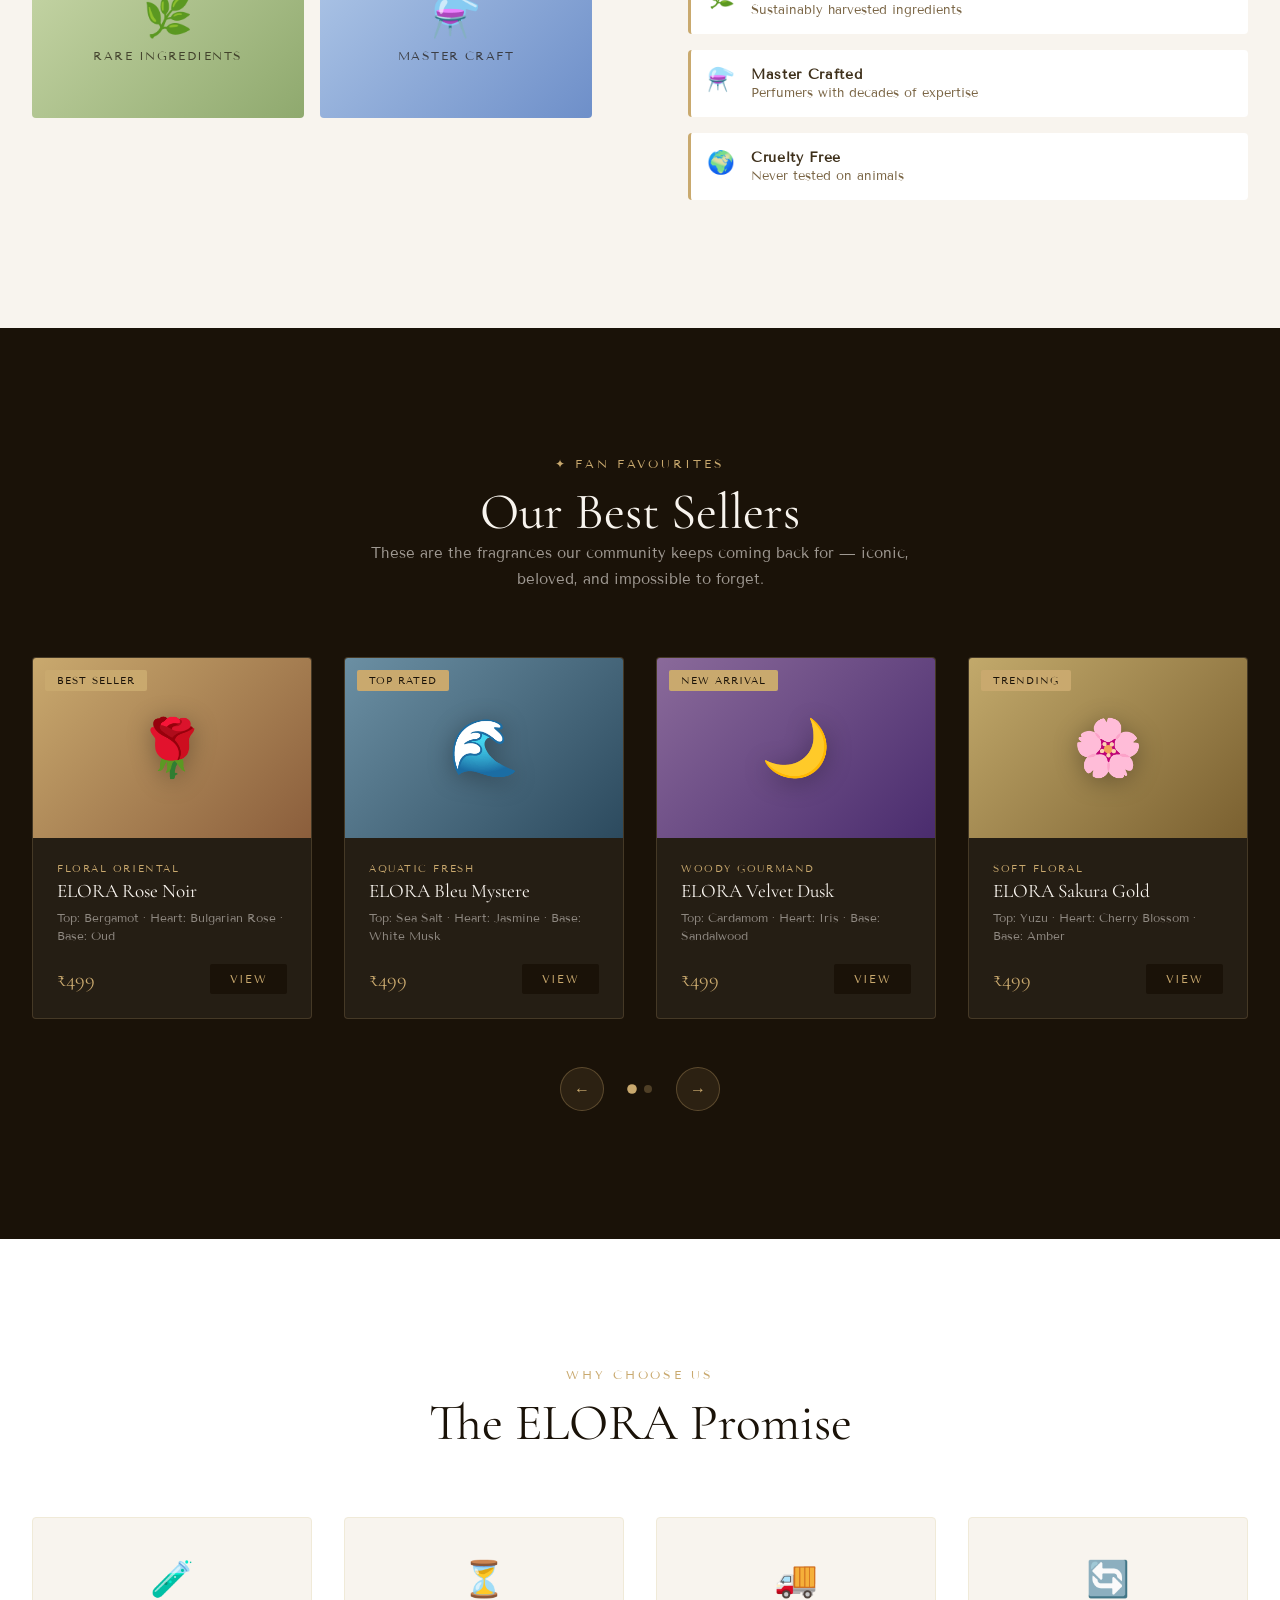
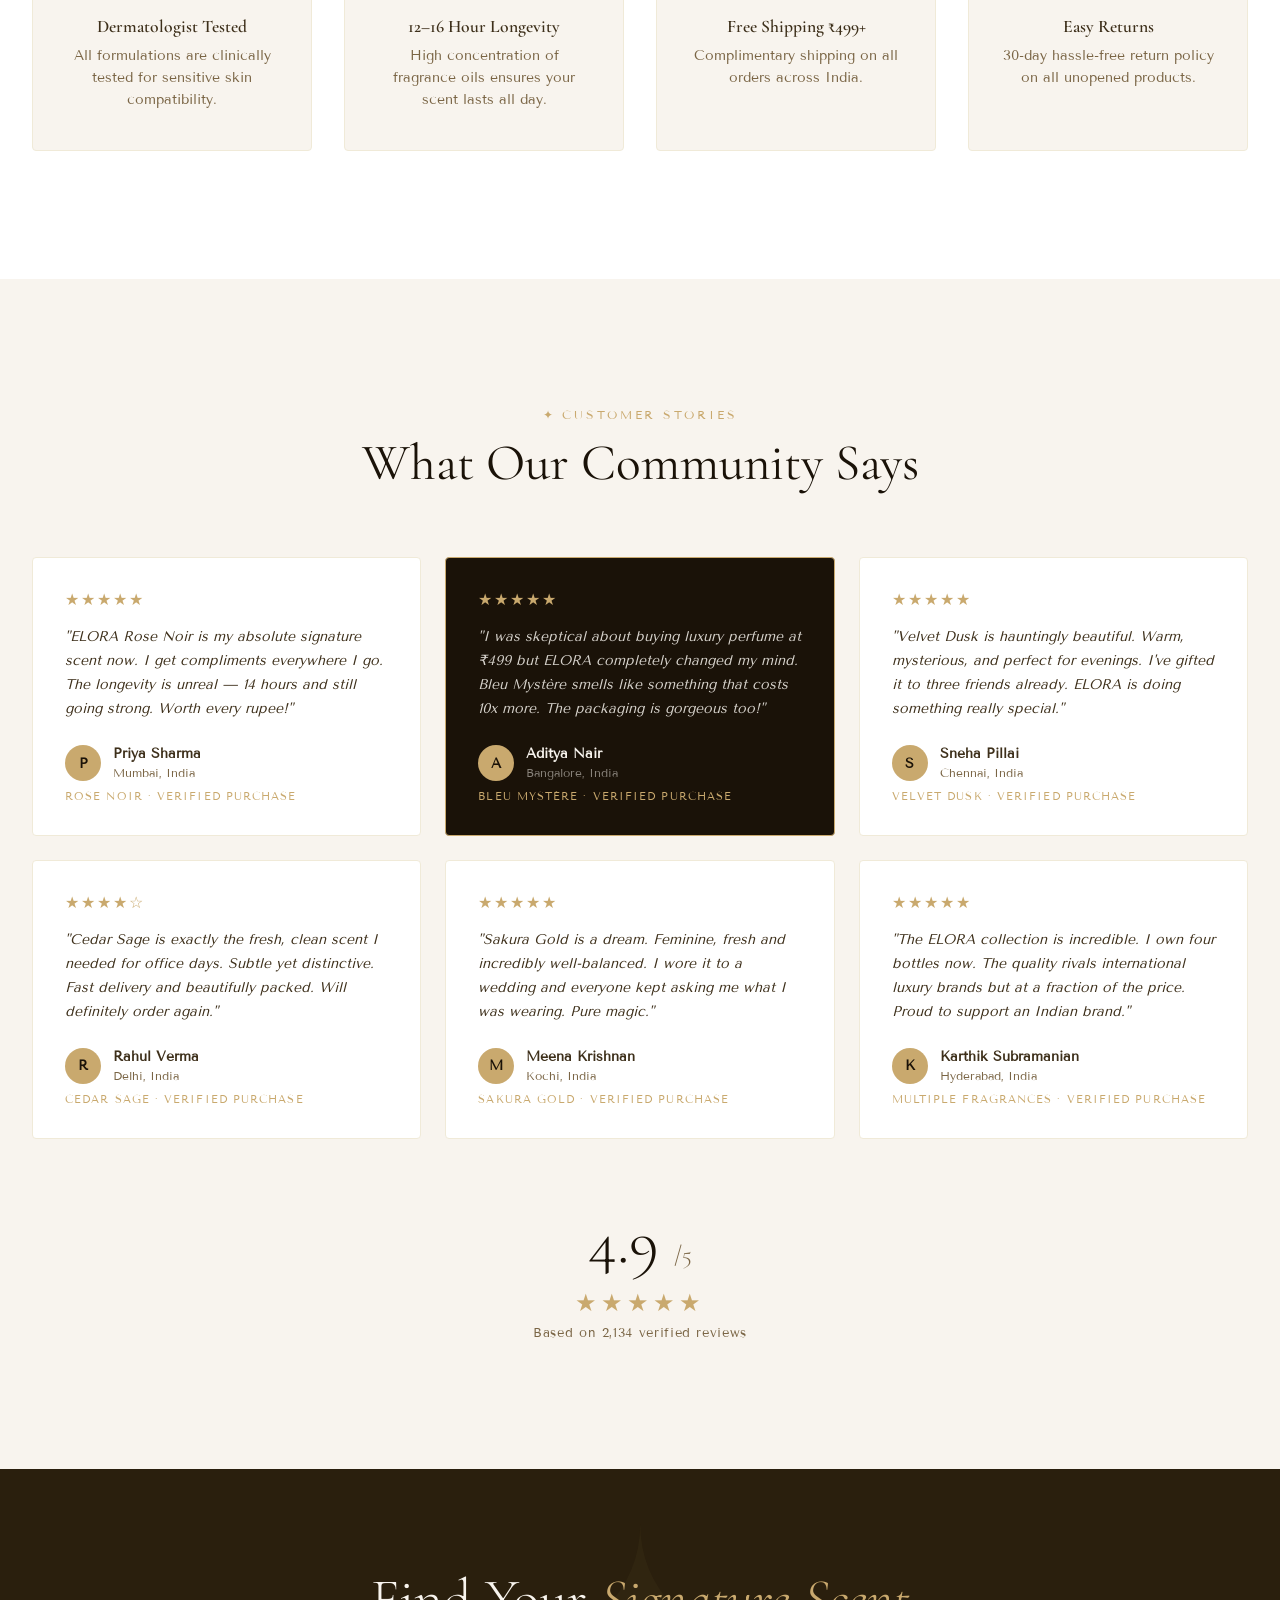
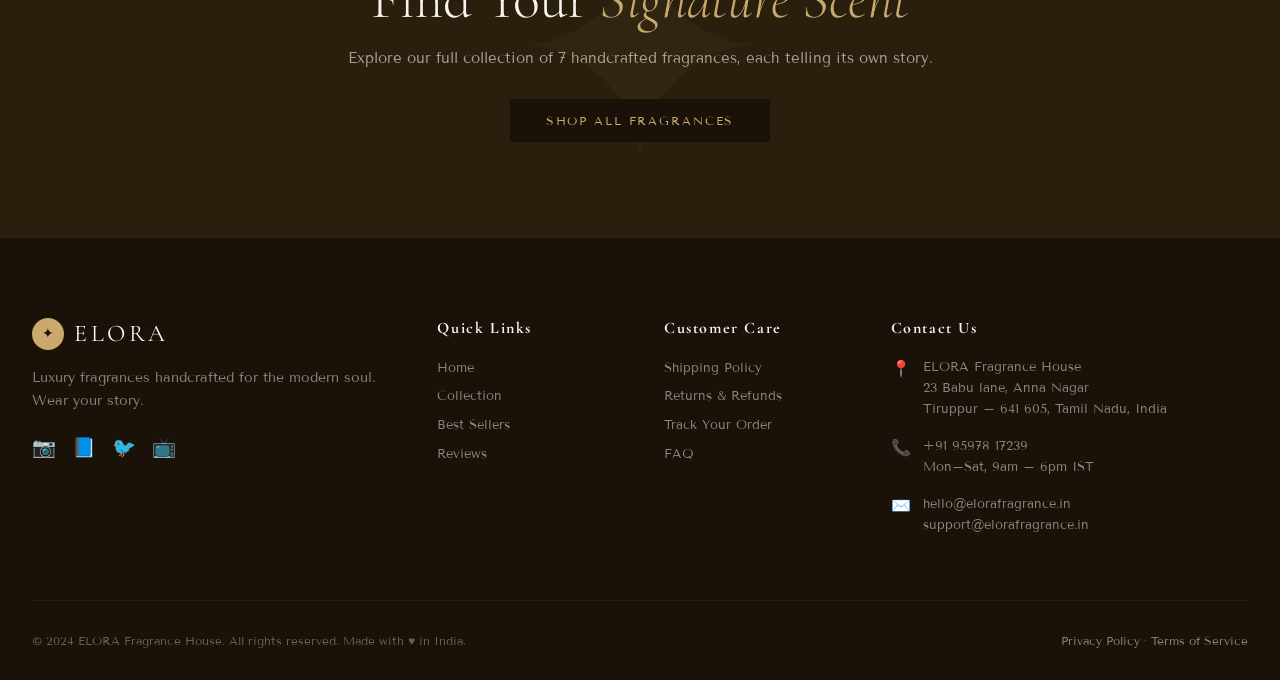
==== commit 91daad65: "Update index.html" ====
--- a/index.html
+++ b/index.html
@@ -11,9 +11,9 @@
   <meta charset="UTF-8" />
   <meta name="viewport" content="width=device-width, initial-scale=1.0" />
   <meta name="google-site-verification" content="kghtFsudI__-7pBHt1jcTLX4qnTyK4MaMRHN0E0QEWA" />
-  <title>Elora | Luxury Fragrance & Best Perfume Collection</title>
-  <meta name="description" content="Discover Elora’s luxury fragrance collection. Explore premium long-lasting perfumes for men and women. Find your perfect signature scent today "starting at ₹499." />
-  <meta name="keywords" content="luxury perfume India, ELORA fragrance, best perfume online, eau de parfum, affordable luxury scent, buy perfume India" />
+  <title>Elora Luxury Perfumes | Luxury Perfumes for Men and Women</title>
+  <meta name="description" content="Discover Elora’s luxury fragrance collection. Explore premium long-lasting perfumes for men and women.Find your perfect signature scent today."starting at ₹499." />
+  <meta name="keywords" content="Luxury perfumes for men and women, best perfume online, eau de perfume, affordable luxury perfume, Signature scent perfumes" />
   <meta property="og:title" content="ELORA – Luxury Fragrances" />
   <meta property="og:description" content="Handcrafted luxury fragrances for every soul. Shop ELORA perfumes starting at ₹499." /><!-- Google tag (gtag.js) -->
   <script async src="https://www.googletagmanager.com/gtag/js?id=AW-18175900465"></script>
@@ -270,7 +270,7 @@
   </div>
   <div class="hero-content">
     <p class="hero-eyebrow">✦ Est. 2024 · Welcome to Elora</p>
-    <h1 class="hero-title">Discover Your Signature <br /><em>Luxury Fragrance</em></h1>
+    <h1 class="hero-title">Luxury Perfumes for Men and Women <br /><em>by Elora </em></h1>
     <p class="hero-sub">Experience premium craftsmanship and unforgettable scents with Elora luxury perfumes. Our curated collection of luxury perfumes for men and women is designed for professionals, students, and fragrance lovers who want to make every moment memorable.</p>
     <div class="hero-actions">
       <a href="products.html" class="btn-primary">Explore Collection</a>
@@ -339,7 +339,7 @@
     </div>
     <div class="about-text-col">
       <p class="section-eyebrow">Our Philosophy</p>
-      <h2 class="section-title">Fragrance is the<br /><em>invisible luxury</em></h2>
+      <h2 class="section-title">Premium Long-Lasting Perfumes for<br /><em> Every Occasion</em></h2>
       <p class="about-body">At Elora Luxury Perfumes, we believe luxury fragrance is more than a scent—it is a personal signature. Our mission is to create the best perfume collection using premium ingredients and refined craftsmanship, delivering timeless fragrances for every personality and occasion.</p>
       <p class="about-body">Each bottle of Elora Luxury Perfumes is carefully crafted to provide a long-lasting and memorable fragrance experience. From daily elegance to special celebrations, our luxury fragrance collection helps you express confidence, sophistication, and individuality.</p>
       <div class="about-pillars">
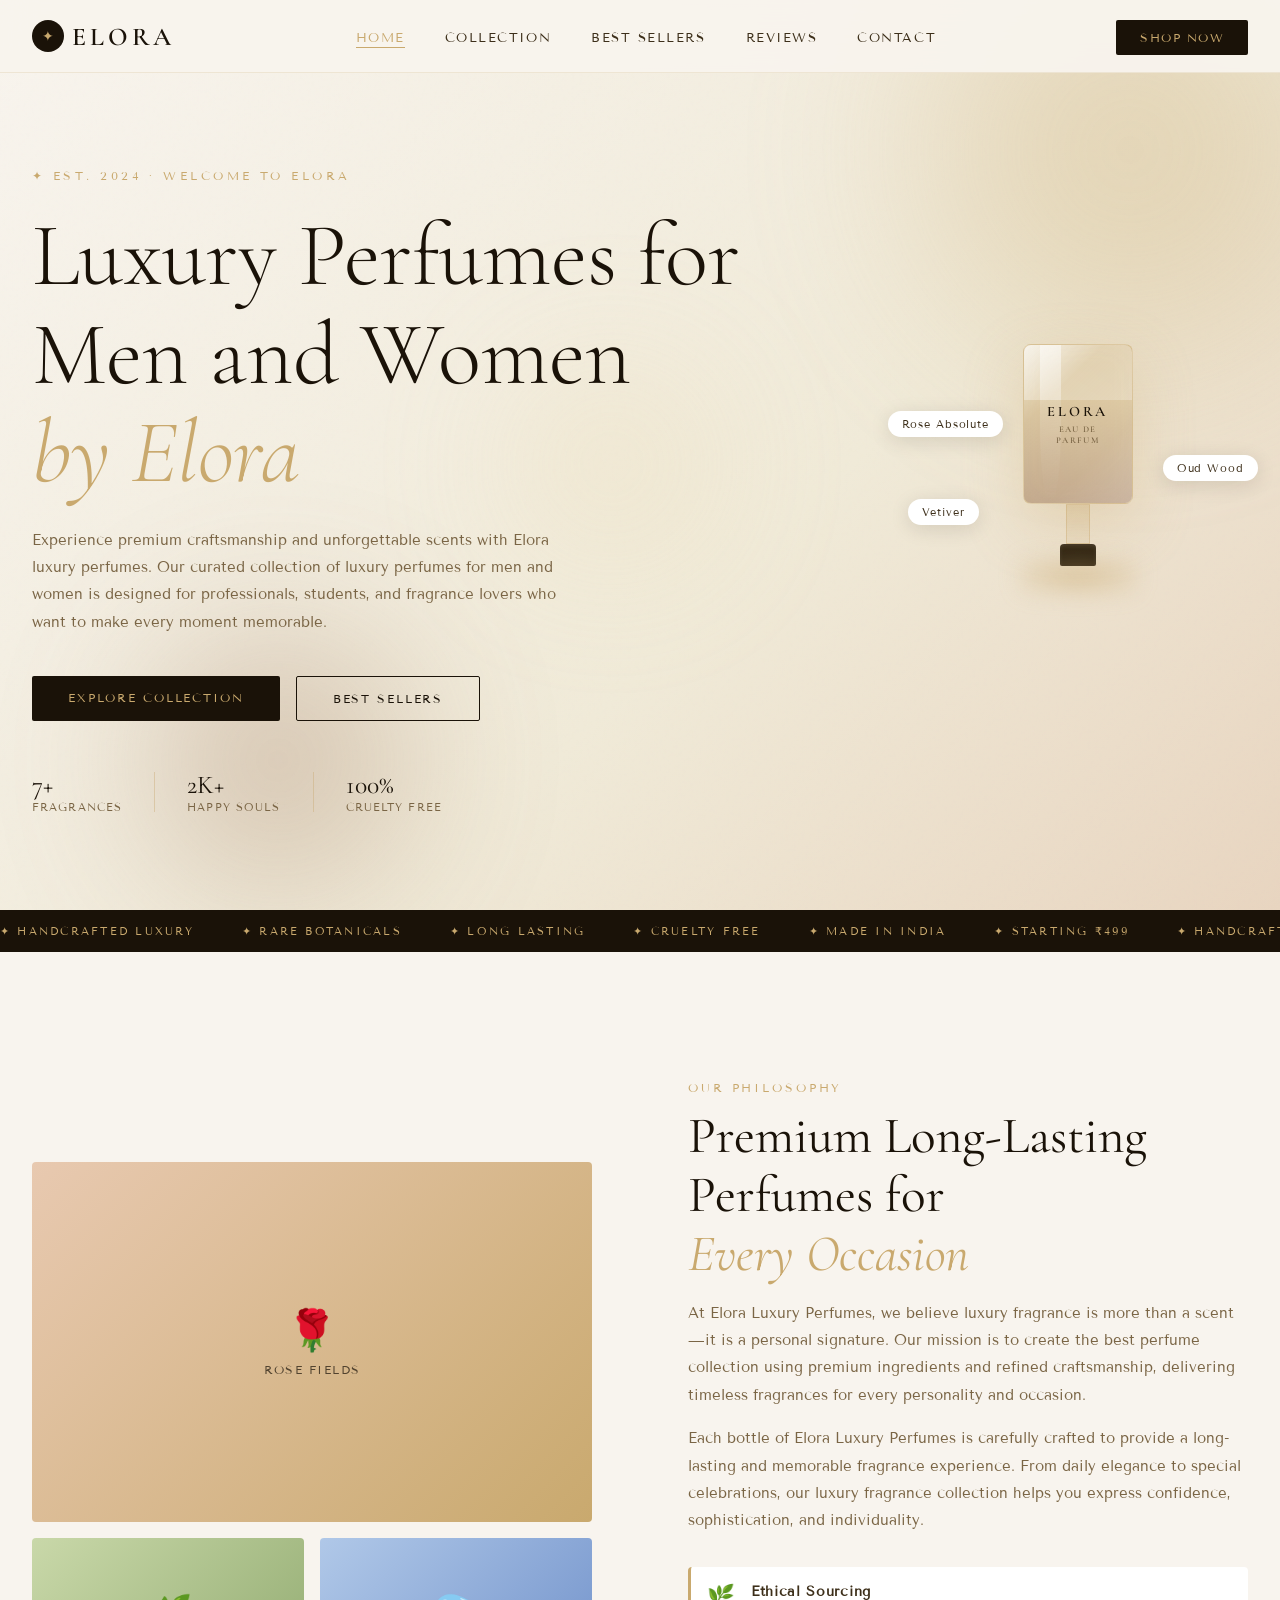
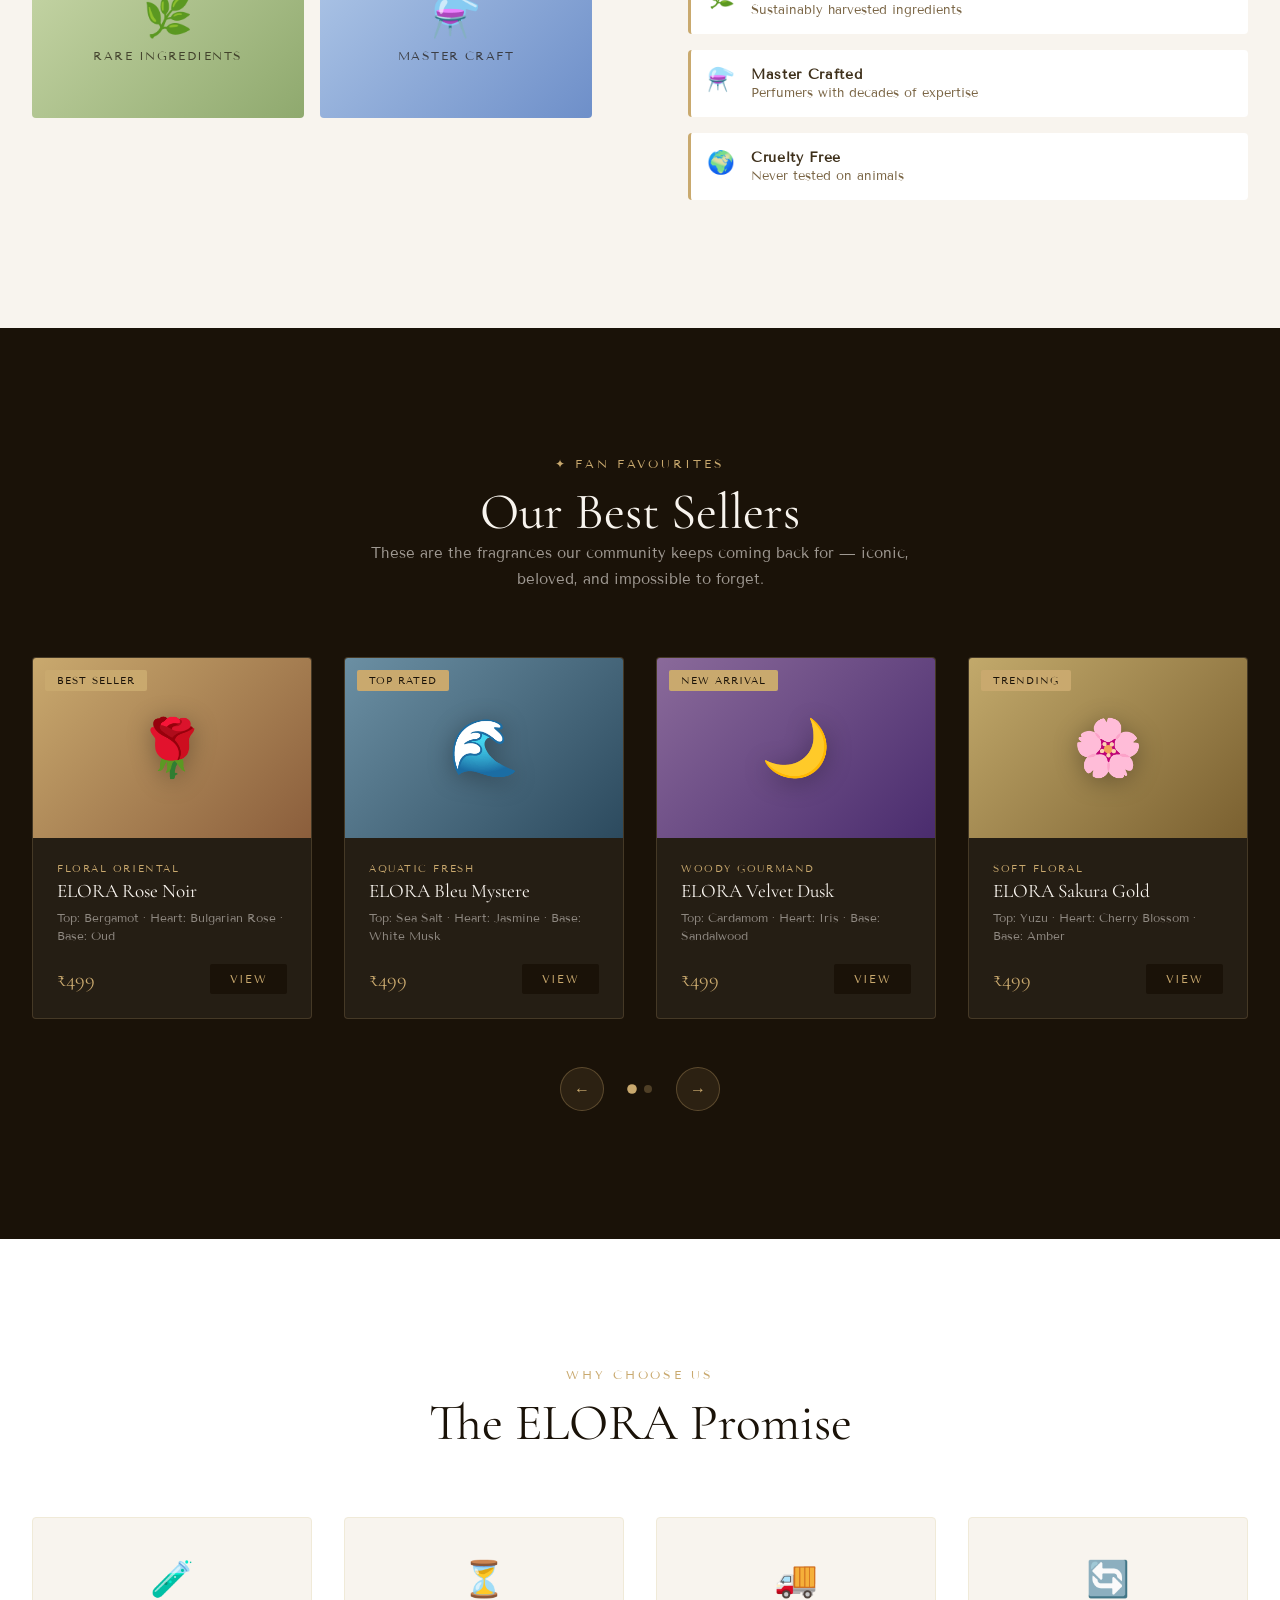
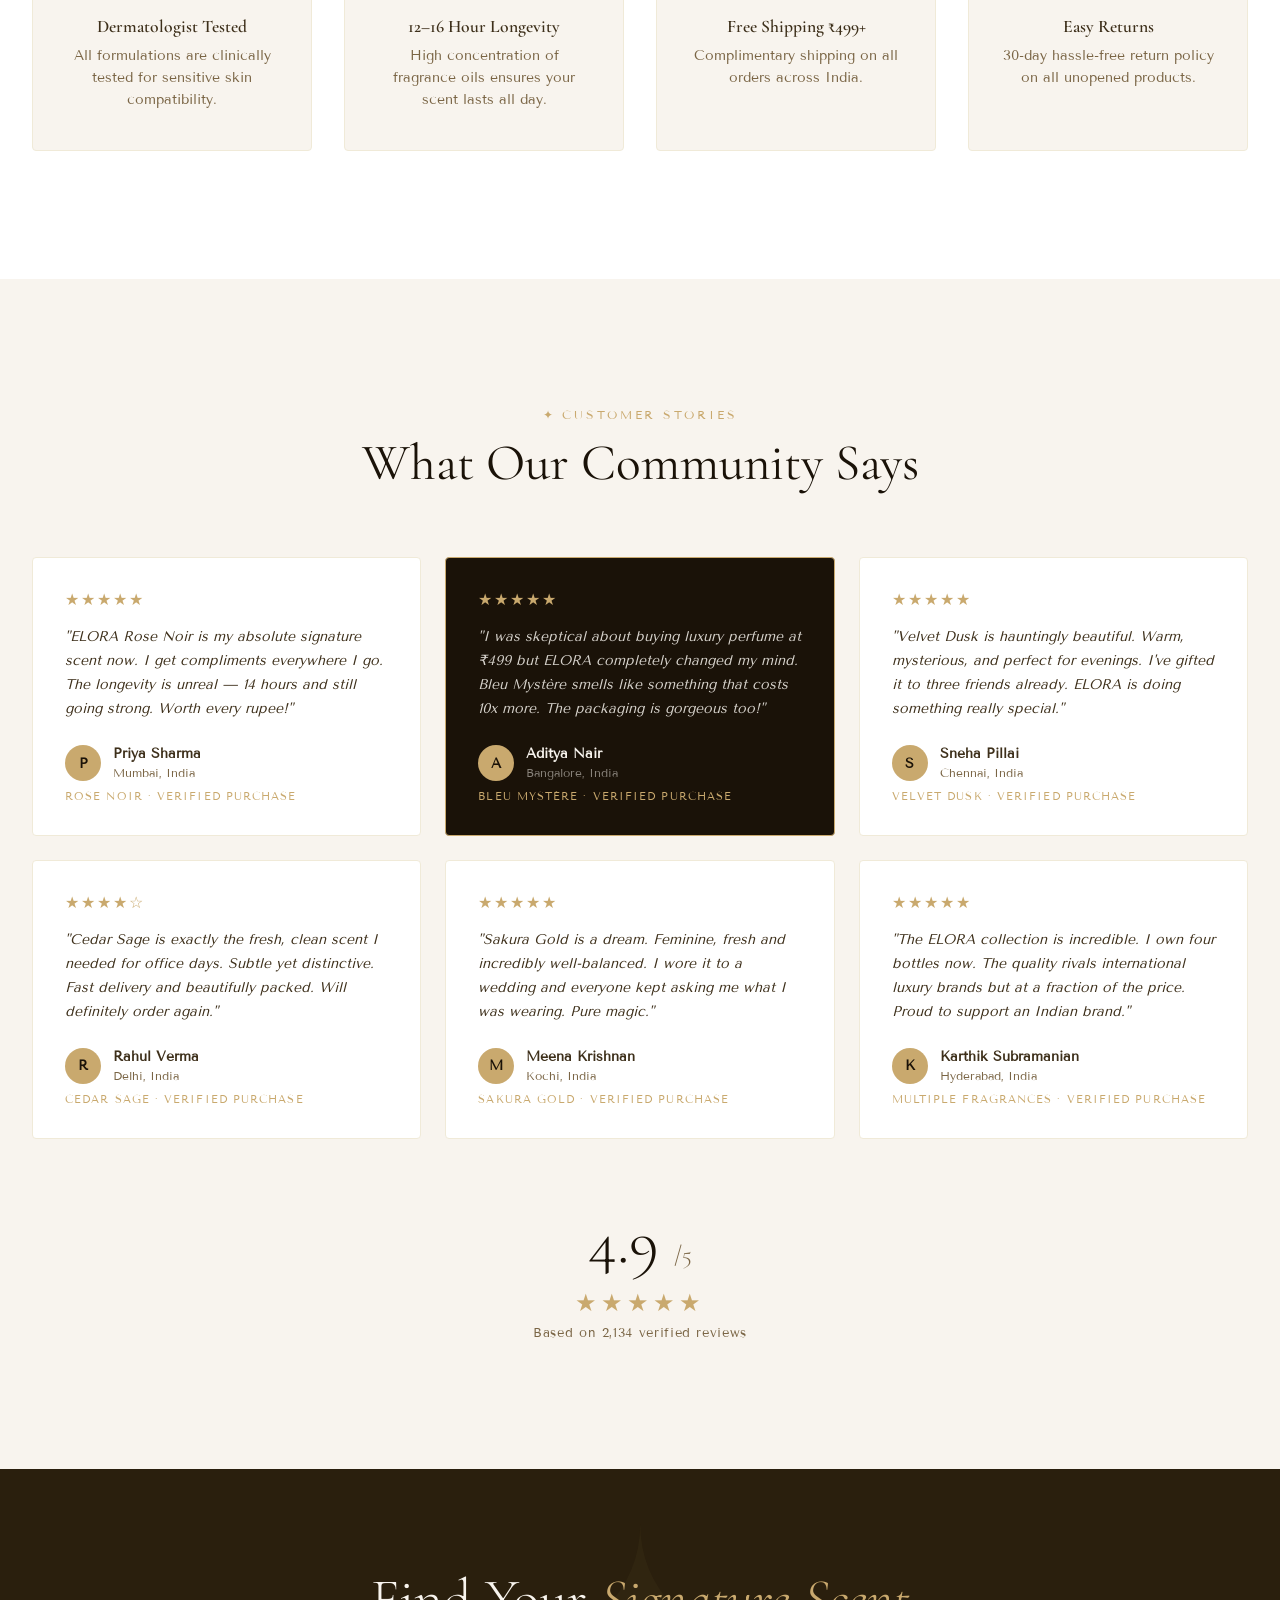
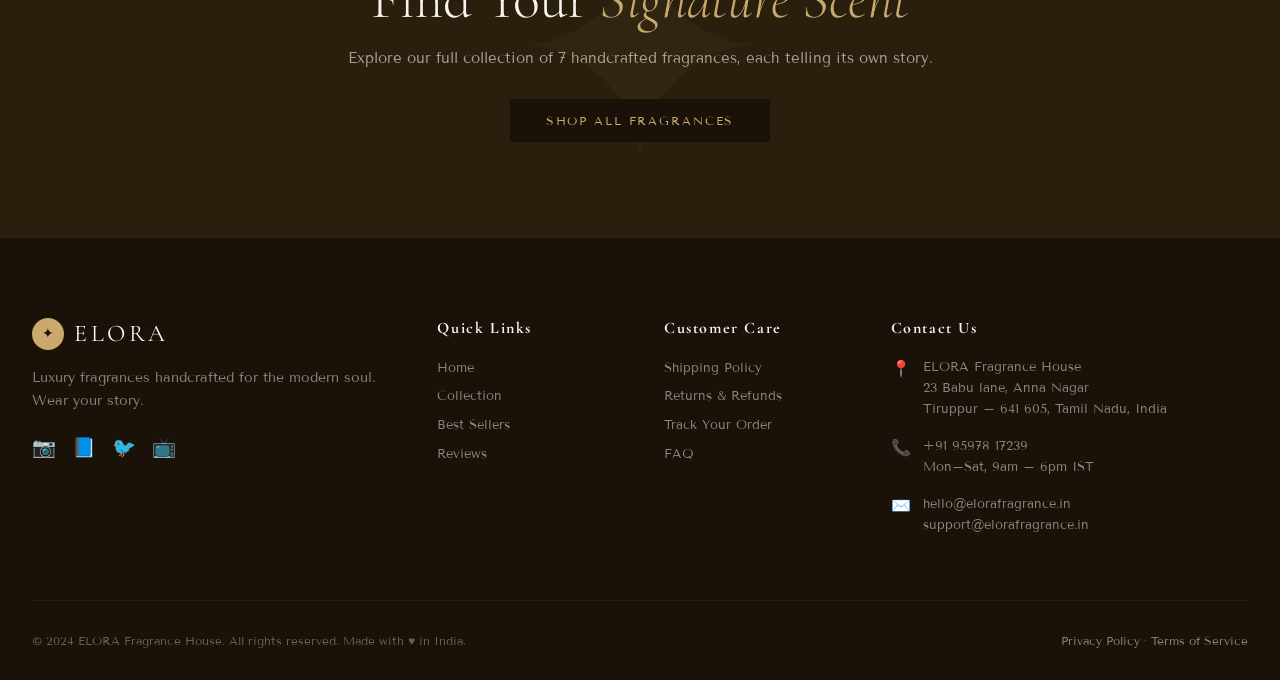
==== commit 1c6bcb7a: "Update index.html" ====
--- a/index.html
+++ b/index.html
@@ -270,7 +270,7 @@
   </div>
   <div class="hero-content">
     <p class="hero-eyebrow">✦ Est. 2024 · Welcome to Elora</p>
-    <h1 class="hero-title">Luxury Perfumes for Men and Women <br /><em>by Elora </em></h1>
+    <h1 class="hero-title">Luxury Perfumes for <br> Men and Women <br /><em>by Elora </em></h1>
     <p class="hero-sub">Experience premium craftsmanship and unforgettable scents with Elora luxury perfumes. Our curated collection of luxury perfumes for men and women is designed for professionals, students, and fragrance lovers who want to make every moment memorable.</p>
     <div class="hero-actions">
       <a href="products.html" class="btn-primary">Explore Collection</a>
